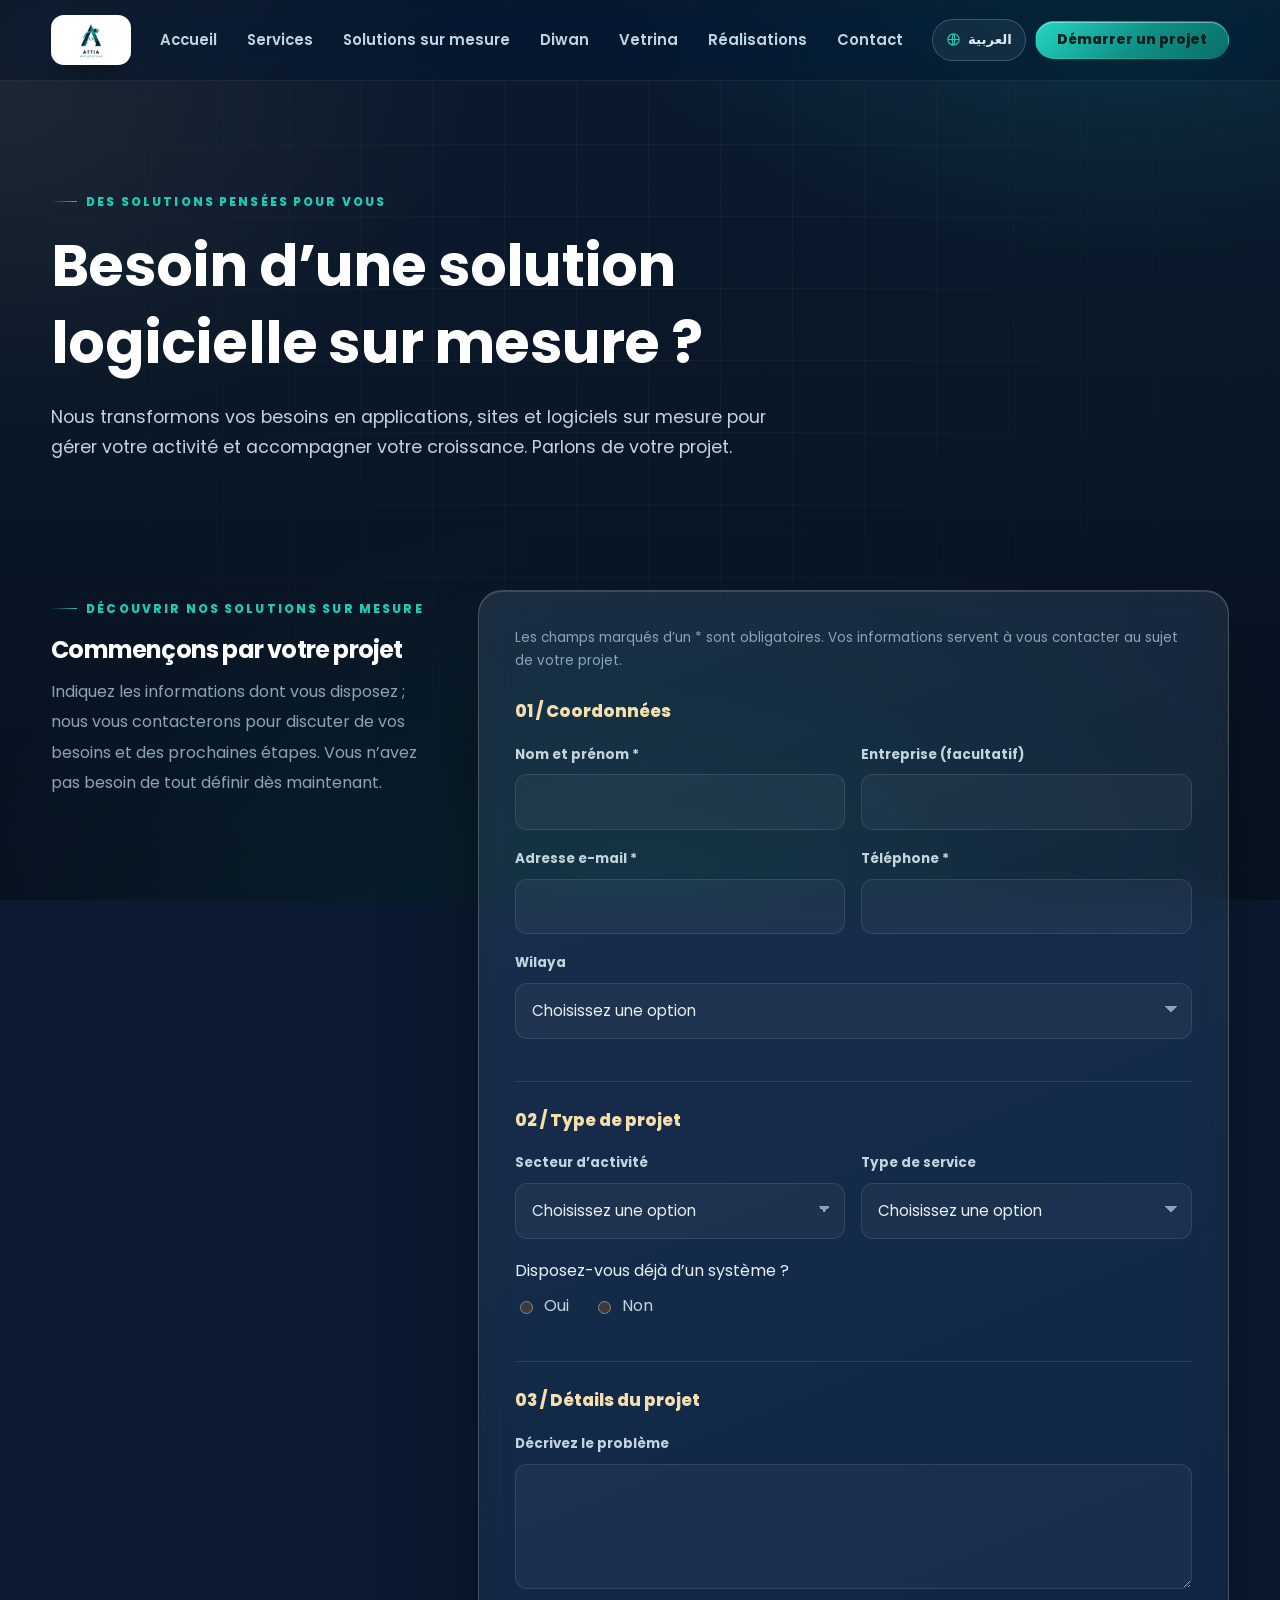
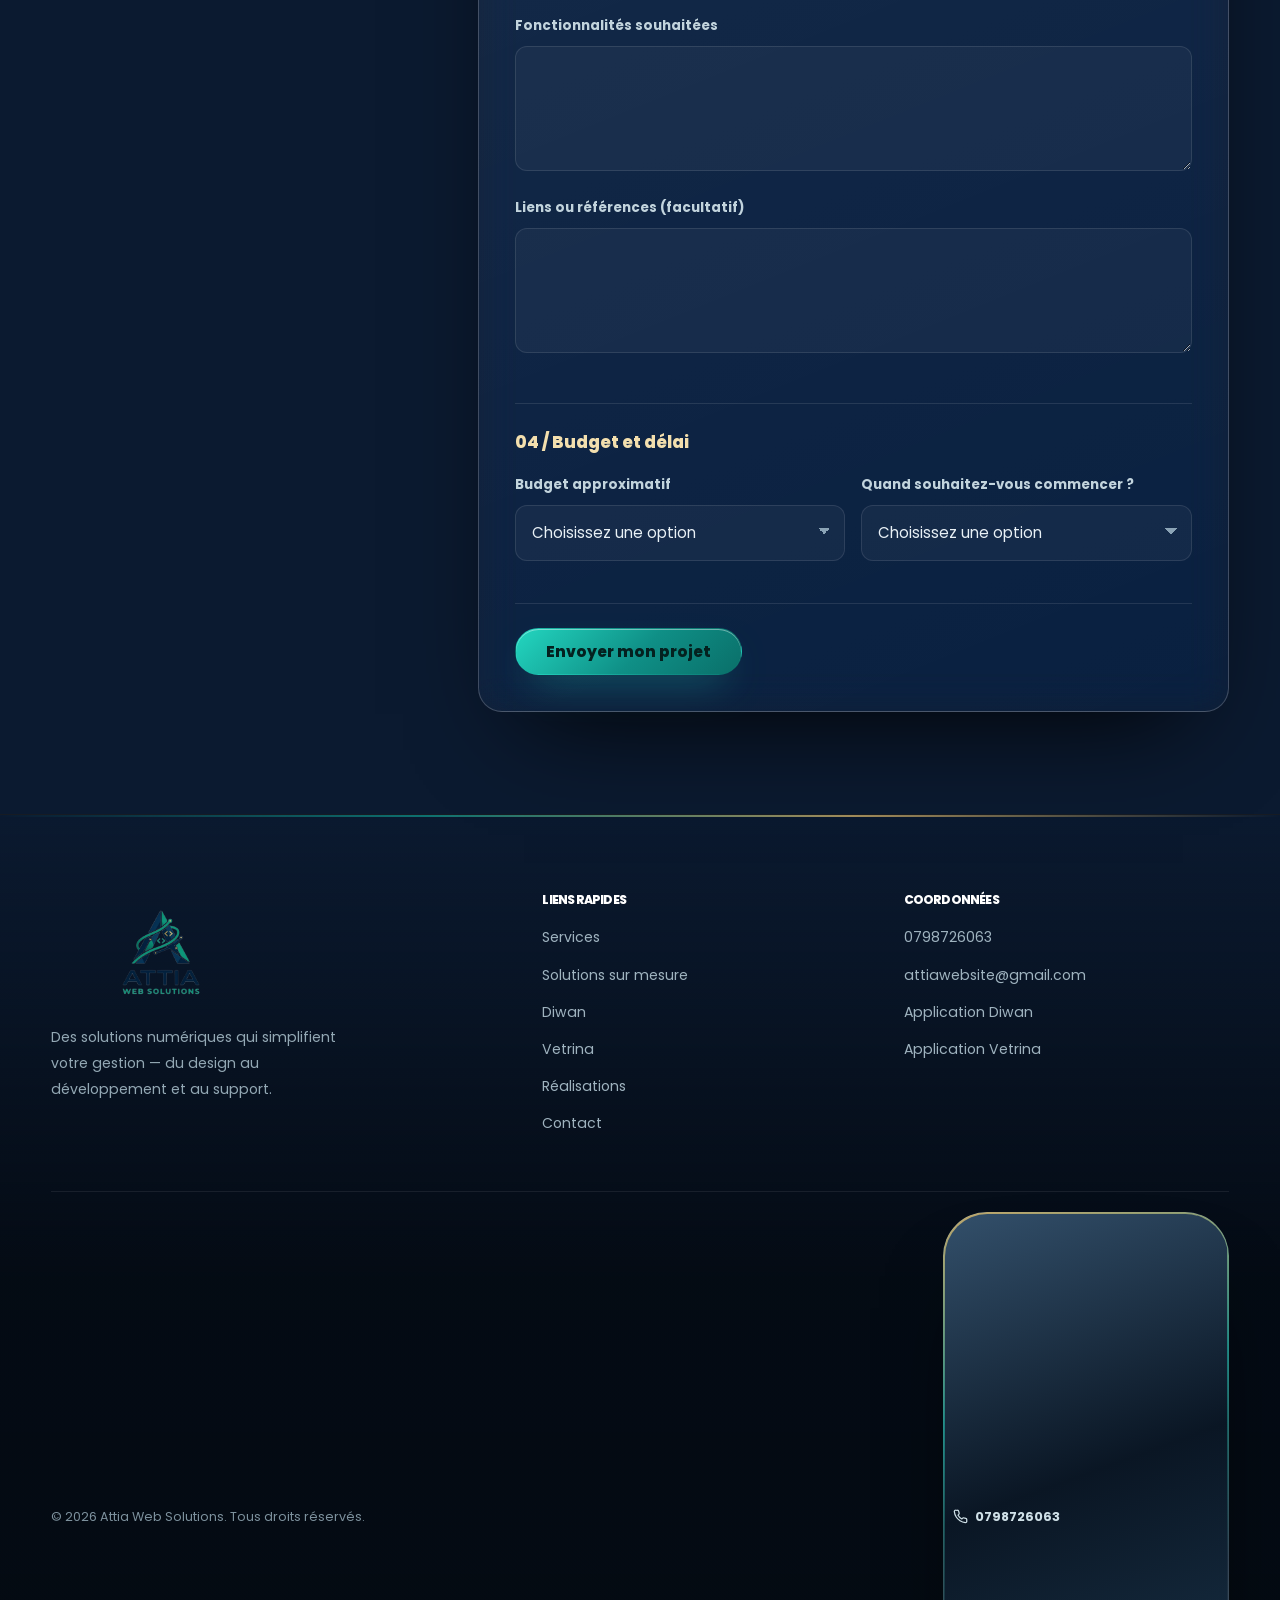
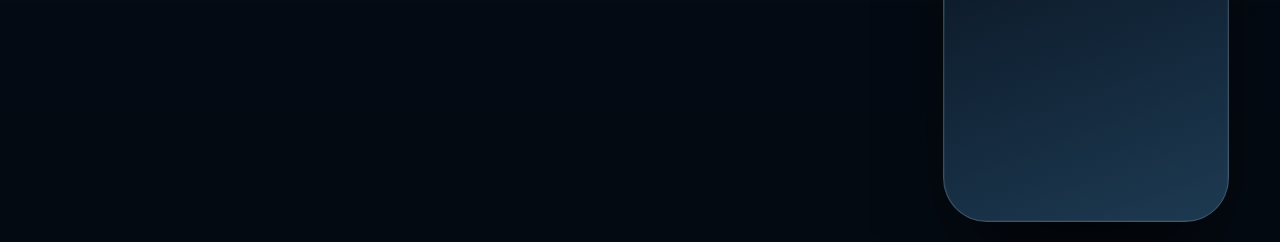
==== custom-services-fr.html @ 5866a116 "Add bilingual custom software services and project brief Co-authored-by: arena-agent <297053741+aren" ====
<!DOCTYPE html><html lang="fr" dir="ltr"><head>
<meta charset="UTF-8"><meta name="viewport" content="width=device-width, initial-scale=1">
<title data-i18n="custom.page.title">Développement sur mesure | Attia Web Solutions</title>
<meta name="description" content="Développement d’applications, de sites web et de logiciels sur mesure pour votre activité en Algérie.">
<meta name="theme-color" content="#0b1a30">
<link rel="canonical" href="https://diwanpro.github.io/attia-website/custom-services-fr.html">
<link rel="alternate" hreflang="ar" href="https://diwanpro.github.io/attia-website/custom-services.html">
<link rel="alternate" hreflang="fr" href="https://diwanpro.github.io/attia-website/custom-services-fr.html">
<link rel="alternate" hreflang="x-default" href="https://diwanpro.github.io/attia-website/custom-services.html">
<meta property="og:type" content="website"><meta property="og:title" content="Développement sur mesure | Attia Web Solutions">
<meta property="og:description" content="Des solutions logicielles conçues selon les besoins de votre entreprise."><meta property="og:url" content="https://diwanpro.github.io/attia-website/custom-services-fr.html"><meta property="og:image" content="https://diwanpro.github.io/attia-website/logo.png">
<link rel="icon" type="image/png" href="./logo.png"><link rel="apple-touch-icon" href="./logo.png">
<link rel="preconnect" href="https://fonts.googleapis.com"><link rel="preconnect" href="https://fonts.gstatic.com" crossorigin="">
<link href="https://fonts.googleapis.com/css2?family=Cairo:wght@400;600;700;800;900&amp;family=Poppins:wght@400;500;600;700;800&amp;display=swap" rel="stylesheet">
<link rel="stylesheet" href="./assets/base.css"><link rel="stylesheet" href="./assets/site.css"><link rel="stylesheet" href="./assets/custom-services.css">
<script src="./assets/i18n.js" defer=""></script><script src="./assets/site.js" defer=""></script><script src="./assets/custom-services.js" defer=""></script>
</head><body><a class="skip-link" href="#main" data-i18n="skip">Aller au contenu</a>
<header class="site-header" id="siteHeader">
  <div class="container nav">
    <a class="brand" href="./fr.html#top" aria-label="Attia Web Solutions">
      <span class="logo-chip"><img src="./logo.png" alt="Attia Web Solutions" width="300" height="193"></span>
    </a>

    <nav aria-label="Navigation">
      <ul class="nav-links">
        <li><a href="./fr.html#top" data-i18n="nav.home">Accueil</a></li>
        <li><a href="./fr.html#services" data-i18n="nav.services">Services</a></li>
        <li><a href="./custom-services-fr.html" data-i18n="nav.custom">Solutions sur mesure</a></li>
        <li><a href="./fr.html#diwan" data-i18n="nav.diwan">Diwan</a></li>
        <li><a href="./vetrina-fr.html" data-i18n="nav.vetrina">Vetrina</a></li>
        <li><a href="./fr.html#portfolio" data-i18n="nav.portfolio">Réalisations</a></li>
        <li><a href="./fr.html#contact" data-i18n="nav.contact">Contact</a></li>
      </ul>
    </nav>

    <div class="nav-actions">
      <a class="lang-btn" id="langToggle" href="./custom-services.html" hreflang="ar" lang="ar" aria-label="Passer à l'arabe" data-i18n-aria="lang.aria">
        <svg viewBox="0 0 24 24" fill="none" stroke="currentColor" stroke-width="1.8" aria-hidden="true">
          <circle cx="12" cy="12" r="9"></circle><path d="M3 12h18M12 3c2.6 2.7 2.6 15.3 0 18M12 3c-2.6 2.7-2.6 15.3 0 18"></path>
        </svg>
        <span id="langLabel">العربية</span>
      </a>

      <a href="./fr.html#contact" class="btn btn-primary nav-cta" data-i18n="nav.cta">Démarrer un projet</a>

      <button class="menu-btn" id="menuBtn" type="button" aria-expanded="false" aria-controls="mobileMenu" aria-label="Menu" data-i18n-aria="nav.menu">
        <span></span>
      </button>
    </div>
  </div>

  <div class="mobile-menu" id="mobileMenu">
    <div class="container">
      <ul>
        <li><a href="./fr.html#top" data-i18n="nav.home">Accueil</a></li>
        <li><a href="./fr.html#services" data-i18n="nav.services">Services</a></li>
        <li><a href="./custom-services-fr.html" data-i18n="nav.custom">Solutions sur mesure</a></li>
        <li><a href="./fr.html#diwan" data-i18n="nav.diwan">Diwan</a></li>
        <li><a href="./vetrina-fr.html" data-i18n="nav.vetrina">Vetrina</a></li>
        <li><a href="./fr.html#portfolio" data-i18n="nav.portfolio">Réalisations</a></li>
        <li><a href="./fr.html#contact" data-i18n="nav.contact">Contact</a></li>
      </ul>
    </div>
  </div>
</header><main id="main">
<section class="custom-hero" id="top"><div class="container"><span class="eyebrow" data-i18n="custom.eyebrow">Des solutions pensées pour vous</span><h1 data-i18n="custom.title">Besoin d’une solution logicielle sur mesure ?</h1><p data-i18n="custom.desc">Nous transformons vos besoins en applications, sites et logiciels sur mesure pour gérer votre activité et accompagner votre croissance. Parlons de votre projet.</p></div></section>
<section class="section"><div class="container custom-layout"><aside class="custom-aside"><span class="eyebrow" data-i18n="custom.link">Découvrir nos solutions sur mesure</span><h2 data-i18n="custom.aside.title">Commençons par votre projet</h2><p data-i18n="custom.aside.desc">Indiquez les informations dont vous disposez ; nous vous contacterons pour discuter de vos besoins et des prochaines étapes. Vous n’avez pas besoin de tout définir dès maintenant.</p></aside>
<form class="form-card brief-form" id="briefForm" action="https://formspree.io/f/mkjjpvjk" method="POST">
<p class="required-note" data-i18n="custom.form.note">Les champs marqués d’un * sont obligatoires. Vos informations servent à vous contacter au sujet de votre projet.</p>
<div class="honeypot" aria-hidden="true"><label for="brief-gotcha">Leave this field empty</label><input id="brief-gotcha" type="text" name="_gotcha" tabindex="-1" autocomplete="off"></div>
<fieldset><legend data-i18n="custom.personal">01 / Coordonnées</legend>
<div class="field-row"><div class="field"><label for="brief-name" data-i18n="custom.name">Nom et prénom *</label><input id="brief-name" name="name" type="text" autocomplete="name" required="" maxlength="120"></div><div class="field"><label for="brief-company" data-i18n="custom.company">Entreprise (facultatif)</label><input id="brief-company" name="company" type="text" autocomplete="organization" maxlength="120"></div></div>
<div class="field-row"><div class="field"><label for="brief-email" data-i18n="custom.email">Adresse e-mail *</label><input id="brief-email" name="email" type="email" autocomplete="email" required="" maxlength="254"></div><div class="field"><label for="brief-phone" data-i18n="custom.phone">Téléphone *</label><input id="brief-phone" name="phone" type="tel" autocomplete="tel" required="" maxlength="30"></div></div>
<div class="field"><label for="brief-wilaya" data-i18n="custom.wilaya">Wilaya</label><select id="brief-wilaya" name="wilaya"><option value="" data-i18n="custom.choose">Choisissez une option</option><option value="01 - أدرار / Adrar">01 — أدرار / Adrar</option>
<option value="02 - الشلف / Chlef">02 — الشلف / Chlef</option>
<option value="03 - الأغواط / Laghouat">03 — الأغواط / Laghouat</option>
<option value="04 - أم البواقي / Oum El Bouaghi">04 — أم البواقي / Oum El Bouaghi</option>
<option value="05 - باتنة / Batna">05 — باتنة / Batna</option>
<option value="06 - بجاية / Béjaïa">06 — بجاية / Béjaïa</option>
<option value="07 - بسكرة / Biskra">07 — بسكرة / Biskra</option>
<option value="08 - بشار / Béchar">08 — بشار / Béchar</option>
<option value="09 - البليدة / Blida">09 — البليدة / Blida</option>
<option value="10 - البويرة / Bouira">10 — البويرة / Bouira</option>
<option value="11 - تمنراست / Tamanrasset">11 — تمنراست / Tamanrasset</option>
<option value="12 - تبسة / Tébessa">12 — تبسة / Tébessa</option>
<option value="13 - تلمسان / Tlemcen">13 — تلمسان / Tlemcen</option>
<option value="14 - تيارت / Tiaret">14 — تيارت / Tiaret</option>
<option value="15 - تيزي وزو / Tizi Ouzou">15 — تيزي وزو / Tizi Ouzou</option>
<option value="16 - الجزائر / Alger">16 — الجزائر / Alger</option>
<option value="17 - الجلفة / Djelfa">17 — الجلفة / Djelfa</option>
<option value="18 - جيجل / Jijel">18 — جيجل / Jijel</option>
<option value="19 - سطيف / Sétif">19 — سطيف / Sétif</option>
<option value="20 - سعيدة / Saïda">20 — سعيدة / Saïda</option>
<option value="21 - سكيكدة / Skikda">21 — سكيكدة / Skikda</option>
<option value="22 - سيدي بلعباس / Sidi Bel Abbès">22 — سيدي بلعباس / Sidi Bel Abbès</option>
<option value="23 - عنابة / Annaba">23 — عنابة / Annaba</option>
<option value="24 - قالمة / Guelma">24 — قالمة / Guelma</option>
<option value="25 - قسنطينة / Constantine">25 — قسنطينة / Constantine</option>
<option value="26 - المدية / Médéa">26 — المدية / Médéa</option>
<option value="27 - مستغانم / Mostaganem">27 — مستغانم / Mostaganem</option>
<option value="28 - المسيلة / M’Sila">28 — المسيلة / M’Sila</option>
<option value="29 - معسكر / Mascara">29 — معسكر / Mascara</option>
<option value="30 - ورقلة / Ouargla">30 — ورقلة / Ouargla</option>
<option value="31 - وهران / Oran">31 — وهران / Oran</option>
<option value="32 - البيض / El Bayadh">32 — البيض / El Bayadh</option>
<option value="33 - إليزي / Illizi">33 — إليزي / Illizi</option>
<option value="34 - برج بوعريريج / Bordj Bou Arréridj">34 — برج بوعريريج / Bordj Bou Arréridj</option>
<option value="35 - بومرداس / Boumerdès">35 — بومرداس / Boumerdès</option>
<option value="36 - الطارف / El Tarf">36 — الطارف / El Tarf</option>
<option value="37 - تندوف / Tindouf">37 — تندوف / Tindouf</option>
<option value="38 - تيسمسيلت / Tissemsilt">38 — تيسمسيلت / Tissemsilt</option>
<option value="39 - الوادي / El Oued">39 — الوادي / El Oued</option>
<option value="40 - خنشلة / Khenchela">40 — خنشلة / Khenchela</option>
<option value="41 - سوق أهراس / Souk Ahras">41 — سوق أهراس / Souk Ahras</option>
<option value="42 - تيبازة / Tipaza">42 — تيبازة / Tipaza</option>
<option value="43 - ميلة / Mila">43 — ميلة / Mila</option>
<option value="44 - عين الدفلى / Aïn Defla">44 — عين الدفلى / Aïn Defla</option>
<option value="45 - النعامة / Naâma">45 — النعامة / Naâma</option>
<option value="46 - عين تموشنت / Aïn Témouchent">46 — عين تموشنت / Aïn Témouchent</option>
<option value="47 - غرداية / Ghardaïa">47 — غرداية / Ghardaïa</option>
<option value="48 - غليزان / Relizane">48 — غليزان / Relizane</option>
<option value="49 - تيميمون / Timimoun">49 — تيميمون / Timimoun</option>
<option value="50 - برج باجي مختار / Bordj Badji Mokhtar">50 — برج باجي مختار / Bordj Badji Mokhtar</option>
<option value="51 - أولاد جلال / Ouled Djellal">51 — أولاد جلال / Ouled Djellal</option>
<option value="52 - بني عباس / Béni Abbès">52 — بني عباس / Béni Abbès</option>
<option value="53 - عين صالح / In Salah">53 — عين صالح / In Salah</option>
<option value="54 - عين قزام / In Guezzam">54 — عين قزام / In Guezzam</option>
<option value="55 - تقرت / Touggourt">55 — تقرت / Touggourt</option>
<option value="56 - جانت / Djanet">56 — جانت / Djanet</option>
<option value="57 - المغير / El M’Ghair">57 — المغير / El M’Ghair</option>
<option value="58 - المنيعة / El Meniaa">58 — المنيعة / El Meniaa</option></select></div></fieldset>
<fieldset><legend data-i18n="custom.type">02 / Type de projet</legend>
<div class="field-row"><div class="field"><label for="brief-industry" data-i18n="custom.industry">Secteur d’activité</label><select id="brief-industry" name="industry"><option value="" data-i18n="custom.choose">Choisissez une option</option><option value="Legal" data-i18n="custom.legal">Juridique</option><option value="Commerce" data-i18n="custom.commercial">Commerce</option><option value="Medical" data-i18n="custom.medical">Médical</option><option value="Education" data-i18n="custom.education">Éducation</option><option value="Restaurants" data-i18n="custom.restaurants">Restauration</option><option value="Other" data-i18n="custom.other">Autre</option></select></div>
<div class="field"><label for="brief-service" data-i18n="custom.service">Type de service</label><select id="brief-service" name="service"><option value="" data-i18n="custom.choose">Choisissez une option</option><option value="Web application" data-i18n="custom.webapp">Application web</option><option value="Mobile application" data-i18n="custom.mobile">Application mobile</option><option value="Online store" data-i18n="custom.store">Boutique en ligne</option><option value="Management system" data-i18n="custom.management">Logiciel de gestion</option><option value="Other" data-i18n="custom.other">Autre</option></select></div></div>
<div><span id="brief-current-label" data-i18n="custom.current">Disposez-vous déjà d’un système ?</span><div class="brief-radio" role="group" aria-labelledby="brief-current-label"><label><input type="radio" name="existing_system" value="Yes"> <span data-i18n="custom.yes">Oui</span></label><label><input type="radio" name="existing_system" value="No"> <span data-i18n="custom.no">Non</span></label></div></div></fieldset>
<fieldset><legend data-i18n="custom.details">03 / Détails du projet</legend>
<div class="field"><label for="brief-problem" data-i18n="custom.problem">Décrivez le problème</label><textarea id="brief-problem" name="problem" maxlength="5000"></textarea></div>
<div class="field"><label for="brief-features" data-i18n="custom.features">Fonctionnalités souhaitées</label><textarea id="brief-features" name="features" maxlength="5000"></textarea></div>
<div class="field"><label for="brief-references" data-i18n="custom.references">Liens ou références (facultatif)</label><textarea id="brief-references" name="references" maxlength="2000" rows="3"></textarea></div></fieldset>
<fieldset><legend data-i18n="custom.money">04 / Budget et délai</legend><div class="field-row">
<div class="field"><label for="brief-budget" data-i18n="custom.budget">Budget approximatif</label><select id="brief-budget" name="budget"><option value="" data-i18n="custom.choose">Choisissez une option</option><option value="Under 50,000 DZD" data-i18n="custom.low">Moins de 50 000 DA</option><option value="50,000 - 100,000 DZD" data-i18n="custom.mid">De 50 000 à 100 000 DA</option><option value="Over 100,000 DZD" data-i18n="custom.high">Plus de 100 000 DA</option><option value="Consultation" data-i18n="custom.consult">Je souhaite être conseillé</option></select></div>
<div class="field"><label for="brief-start" data-i18n="custom.start">Quand souhaitez-vous commencer ?</label><select id="brief-start" name="start_time"><option value="" data-i18n="custom.choose">Choisissez une option</option><option value="Immediately" data-i18n="custom.now">Immédiatement</option><option value="Within one month" data-i18n="custom.month">Dans un mois</option><option value="Within three months" data-i18n="custom.three">Dans les 3 mois</option></select></div></div></fieldset>
<button class="btn btn-primary" type="submit" id="briefSubmit"><span data-i18n="custom.submit">Envoyer mon projet</span></button><p class="form-status" id="briefStatus" role="status" aria-live="polite"></p>
</form></div></section></main>
<footer class="site-footer">
  <div class="container">
    <div class="footer-grid">
      <div class="footer-brand">
        <span class="footer-logo"><img src="./assets/attia-logo.png" alt="Attia Web Solutions" width="1408" height="768" loading="lazy" decoding="async"></span>
        <p data-i18n="footer.tagline">Des solutions numériques qui simplifient votre gestion — du design au développement et au support.</p>
      </div>
      <div class="footer-col">
        <h4 data-i18n="footer.links">Liens rapides</h4>
        <ul>
          <li><a href="./fr.html#services" data-i18n="nav.services">Services</a></li>
          <li><a href="./custom-services-fr.html" data-i18n="nav.custom">Solutions sur mesure</a></li>
          <li><a href="./fr.html#diwan" data-i18n="nav.diwan">Diwan</a></li>
        <li><a href="./vetrina-fr.html" data-i18n="nav.vetrina">Vetrina</a></li>
          <li><a href="./fr.html#portfolio" data-i18n="nav.portfolio">Réalisations</a></li>
          <li><a href="./fr.html#contact" data-i18n="nav.contact">Contact</a></li>
        </ul>
      </div>
      <div class="footer-col">
        <h4 data-i18n="footer.contactTitle">Coordonnées</h4>
        <ul>
          <li><a href="tel:+213798726063" dir="ltr">0798726063</a></li>
          <li><a href="mailto:attiawebsite@gmail.com" dir="ltr">attiawebsite@gmail.com</a></li>
          <li><a href="https://diwanpro.github.io/Diwan.app/" target="_blank" rel="noopener noreferrer" data-i18n="footer.diwan">Application Diwan</a></li>
          <li><a href="./vetrina-fr.html" data-i18n="footer.vetrina">Application Vetrina</a></li>
        </ul>
      </div>
    </div>
    <div class="footer-bottom">
      <span data-i18n="footer.rights">© 2026 Attia Web Solutions. Tous droits réservés.</span>
      <a class="phone" href="tel:+213798726063" dir="ltr">
        <svg width="15" height="15" viewBox="0 0 24 24" fill="none" stroke="currentColor" stroke-width="2" stroke-linecap="round" stroke-linejoin="round" aria-hidden="true"><path d="M22 16.9v3a2 2 0 0 1-2.2 2 19.8 19.8 0 0 1-8.6-3.1 19.5 19.5 0 0 1-6-6A19.8 19.8 0 0 1 2.1 4.2 2 2 0 0 1 4.1 2h3a2 2 0 0 1 2 1.7c.1 1 .4 1.9.7 2.8a2 2 0 0 1-.5 2.1L8.1 9.9a16 16 0 0 0 6 6l1.3-1.3a2 2 0 0 1 2.1-.4c.9.3 1.8.6 2.8.7a2 2 0 0 1 1.7 2Z"></path></svg>
        0798726063
      </a>
    </div>
  </div>
</footer>

</body></html>
---- assets/base.css ----
/* ============================================================
   Attia Web Solutions — design system
   Dark luxury: navy #0b1a30 / teal #0f8f86 / gold
   ============================================================ */
:root{
  --navy:#0b1a30;
  --navy-deep:#071120;
  --navy-soft:#0e2742;
  --teal:#0f8f86;
  --teal-light:#1ecab6;
  --gold:#d8b56a;
  --gold-light:#f3dfae;
  --text:#e9f1f6;
  --text-soft:#c2d4dd;
  --muted:#8ba4b6;
  --line:rgba(255,255,255,.10);
  --line-strong:rgba(255,255,255,.20);
  --glass:linear-gradient(158deg,rgba(255,255,255,.085),rgba(255,255,255,.022));
  --glass-strong:linear-gradient(158deg,rgba(255,255,255,.14),rgba(255,255,255,.05));
  --shadow-sm:0 12px 28px -22px rgba(0,0,0,.9);
  --shadow-md:0 28px 62px -34px rgba(0,0,0,.9);
  --shadow-lg:0 48px 100px -46px rgba(0,0,0,.95);
  --radius-sm:14px;
  --radius:22px;
  --radius-lg:30px;
  --font-ar:'Cairo','Segoe UI',Tahoma,sans-serif;
  --font-fr:'Poppins','Segoe UI',system-ui,sans-serif;
  --nav-h:80px;
  --max:1180px;
  --ease:cubic-bezier(.22,.61,.36,1);
  color-scheme:dark;
}

*,*::before,*::after{box-sizing:border-box;}
html{-webkit-text-size-adjust:100%;scroll-behavior:smooth;}
body{
  margin:0;
  min-height:100dvh;
  font-family:var(--font-ar);
  font-size:16px;
  line-height:1.75;
  color:var(--text);
  background-color:var(--navy);
  background-image:
    radial-gradient(900px 620px at 88% -12%, rgba(30,202,182,.18), transparent 62%),
    radial-gradient(760px 520px at 0% 12%, rgba(216,181,106,.09), transparent 62%),
    radial-gradient(1100px 700px at 50% 108%, rgba(15,143,134,.14), transparent 66%),
    linear-gradient(180deg,#0b1a30 0%,#091727 46%,#071120 100%);
  background-attachment:fixed;
  background-repeat:no-repeat;
  overflow-x:hidden;
}
html[lang="fr"] body{font-family:var(--font-fr);line-height:1.7;}

/* faint technical grid overlay */
body::before{
  content:"";
  position:fixed;inset:0;z-index:0;pointer-events:none;
  background-image:
    linear-gradient(rgba(255,255,255,.035) 1px,transparent 1px),
    linear-gradient(90deg,rgba(255,255,255,.035) 1px,transparent 1px);
  background-size:72px 72px;
  mask-image:radial-gradient(ellipse at 50% 30%,#000 15%,transparent 76%);
  -webkit-mask-image:radial-gradient(ellipse at 50% 30%,#000 15%,transparent 76%);
}

img{max-width:100%;display:block;}
a{color:inherit;text-decoration:none;}
button{font:inherit;color:inherit;cursor:pointer;}
ul{padding:0;margin:0;list-style:none;}
h1,h2,h3,h4,p{margin:0;}
h1,h2,h3,h4{line-height:1.25;letter-spacing:-.4px;}
html[lang="fr"] h1,html[lang="fr"] h2,html[lang="fr"] h3,html[lang="fr"] h4{letter-spacing:-.8px;}

::selection{background:rgba(30,202,182,.32);color:#fff;}
::-webkit-scrollbar{width:10px;height:10px;}
::-webkit-scrollbar-track{background:#08131f;}
::-webkit-scrollbar-thumb{background:rgba(255,255,255,.16);border-radius:99px;border:2px solid #08131f;}
::-webkit-scrollbar-thumb:hover{background:rgba(30,202,182,.5);}

.container{width:min(var(--max),92vw);margin-inline:auto;position:relative;z-index:2;}
.section{padding:clamp(64px,8vw,112px) 0;position:relative;}
.section-head{max-width:680px;margin-bottom:clamp(32px,4vw,54px);position:relative;z-index:2;}
.section-head.center{margin-inline:auto;text-align:center;}

.eyebrow{
  display:inline-flex;align-items:center;gap:9px;
  font-size:.74rem;font-weight:800;letter-spacing:.16em;text-transform:uppercase;
  color:var(--teal-light);margin-bottom:16px;
}
.eyebrow::before{content:"";width:26px;height:1.5px;background:linear-gradient(90deg,transparent,var(--teal-light));border-radius:2px;}
.section-head.center .eyebrow::after{content:"";width:26px;height:1.5px;background:linear-gradient(90deg,var(--teal-light),transparent);border-radius:2px;}
html[lang="fr"] .eyebrow{letter-spacing:.18em;}

.section-title{
  font-size:clamp(1.75rem,3.6vw,2.75rem);
  font-weight:800;color:#fff;
  background:linear-gradient(180deg,#ffffff,#c9dbe4);
  -webkit-background-clip:text;background-clip:text;color:transparent;
}
.section-sub{color:var(--muted);margin-top:15px;font-size:1.02rem;line-height:1.85;}

/* ---------- Buttons ---------- */
.btn{
  position:relative;display:inline-flex;align-items:center;justify-content:center;gap:10px;
  padding:15px 30px;border-radius:999px;border:1px solid transparent;
  font-family:inherit;font-weight:800;font-size:.95rem;line-height:1;
  overflow:hidden;isolation:isolate;
  transition:transform .4s var(--ease),box-shadow .4s var(--ease),background-color .3s ease,color .3s ease,border-color .3s ease;
  will-change:transform;
}
.btn:hover{transform:translateY(-2px);}
.btn:active{transform:translateY(0);}
.btn svg{flex:none;}

.btn-primary{
  background:linear-gradient(135deg,#23d6c0,var(--teal) 55%,#0a6f69);
  color:#04211f;
  box-shadow:0 16px 40px -18px rgba(30,202,182,.85),inset 0 1px 0 rgba(255,255,255,.4);
}
.btn-primary:hover{box-shadow:0 22px 50px -18px rgba(30,202,182,.95),inset 0 1px 0 rgba(255,255,255,.5);}
.btn-primary::before{
  content:"";position:absolute;inset:0;z-index:-1;
  background:linear-gradient(110deg,transparent 25%,rgba(255,255,255,.55) 46%,transparent 68%);
  transform:translateX(-130%);transition:transform .8s var(--ease);
}
.btn-primary:hover::before{transform:translateX(130%);}

.btn-gold{
  background:linear-gradient(135deg,var(--gold-light),var(--gold) 60%,#b8933f);
  color:#241a05;
  box-shadow:0 14px 34px -18px rgba(216,181,106,.8),inset 0 1px 0 rgba(255,255,255,.5);
}
.btn-gold:hover{box-shadow:0 20px 44px -18px rgba(216,181,106,.9);}

.btn-ghost{
  background:rgba(255,255,255,.05);color:#fff;
  border-color:rgba(255,255,255,.22);
  backdrop-filter:blur(12px);-webkit-backdrop-filter:blur(12px);
}
.btn-ghost:hover{background:rgba(255,255,255,.1);border-color:rgba(30,202,182,.55);color:#eafffb;}
.btn-outline{background:transparent;border-color:var(--line);color:var(--text-soft);}
.btn-outline:hover{border-color:rgba(30,202,182,.55);color:#fff;}
.btn[disabled]{opacity:.6;cursor:not-allowed;transform:none;}

/* ---------- Glass surface ---------- */
.glass{
  background:var(--glass);
  border:1px solid var(--line);
  backdrop-filter:blur(18px) saturate(150%);
  -webkit-backdrop-filter:blur(18px) saturate(150%);
  box-shadow:var(--shadow-md),inset 0 1px 0 rgba(255,255,255,.12);
}

.pill{
  display:inline-flex;align-items:center;gap:7px;padding:6px 14px;border-radius:999px;
  background:rgba(30,202,182,.14);border:1px solid rgba(30,202,182,.34);
  color:#8fe9dd;font-size:.74rem;font-weight:800;letter-spacing:.06em;
}
.pill.gold{background:rgba(216,181,106,.14);border-color:rgba(216,181,106,.38);color:var(--gold-light);}

/* ---------- Form fields ---------- */
.field{margin-bottom:18px;}
.field label{display:block;font-size:.84rem;font-weight:700;margin-bottom:8px;color:var(--text-soft);}
.field input,.field select,.field textarea{
  width:100%;padding:14px 16px;border-radius:12px;
  border:1px solid var(--line);background:rgba(255,255,255,.04);
  font:inherit;font-size:.94rem;color:var(--text);
  transition:border-color .25s ease,box-shadow .25s ease,background-color .25s ease;
}
.field textarea{min-height:130px;resize:vertical;}
.field select{appearance:none;background-image:linear-gradient(45deg,transparent 50%,#8ba4b6 50%),linear-gradient(135deg,#8ba4b6 50%,transparent 50%);
  background-position:calc(100% - 20px) 22px,calc(100% - 14px) 22px;background-size:6px 6px,6px 6px;background-repeat:no-repeat;}
html[dir="rtl"] .field select{background-position:20px 22px,14px 22px;}
.field input:focus,.field select:focus,.field textarea:focus{
  outline:none;border-color:rgba(30,202,182,.65);background:rgba(255,255,255,.07);
  box-shadow:0 0 0 4px rgba(30,202,182,.14);
}
.field input::placeholder,.field textarea::placeholder{color:rgba(197,214,224,.42);}
html[dir="rtl"] .field input,html[dir="rtl"] .field textarea{text-align:right;}

/* ---------- Keyframes ---------- */
@keyframes floatY{0%,100%{transform:translateY(0);}50%{transform:translateY(-16px);}}
@keyframes floatSoft{0%,100%{transform:translateY(0) rotate(0);}50%{transform:translateY(-9px) rotate(1.5deg);}}
@keyframes drift3d{
  0%,100%{transform:translate3d(0,0,0) rotateX(0deg) rotateY(0deg) rotateZ(0deg);}
  33%{transform:translate3d(12px,-26px,44px) rotateX(14deg) rotateY(-12deg) rotateZ(4deg);}
  66%{transform:translate3d(-10px,-42px,14px) rotateX(-10deg) rotateY(16deg) rotateZ(-4deg);}
}
@keyframes bob{0%,100%{transform:translateY(0);}50%{transform:translateY(-5px);}}
@keyframes pulseDot{0%{box-shadow:0 0 0 0 rgba(30,202,182,.55);}70%{box-shadow:0 0 0 12px rgba(30,202,182,0);}100%{box-shadow:0 0 0 0 rgba(30,202,182,0);}}
@keyframes rise{from{opacity:0;transform:translateY(26px);}to{opacity:1;transform:none;}}
@keyframes spinSlow{to{transform:rotate(360deg);}}
@keyframes glowPulse{0%,100%{opacity:.55;}50%{opacity:.95;}}
@keyframes growBar{from{transform:scaleY(0);}to{transform:scaleY(1);}}

/* ---------- Accessibility ---------- */
:focus-visible{outline:2px solid var(--teal-light);outline-offset:3px;border-radius:8px;}
.sr-only{
  position:absolute;width:1px;height:1px;padding:0;margin:-1px;overflow:hidden;
  clip:rect(0 0 0 0);white-space:nowrap;border:0;
}
.skip-link{
  position:absolute;inset-inline-start:-9999px;top:12px;z-index:200;
  background:#fff;color:var(--navy);padding:11px 20px;border-radius:12px;font-weight:800;
}
.skip-link:focus{inset-inline-start:16px;}
body.is-locked{overflow:hidden;}

/* AOS failsafe: if the CDN script never runs, nothing may stay hidden */
html.aos-failed [data-aos],
html.no-aos [data-aos]{opacity:1!important;transform:none!important;}

@media (max-width:600px){
  :root{--nav-h:68px;}
  .section{padding:56px 0;}
  .btn{padding:14px 24px;width:100%;}
}

@media (prefers-reduced-motion:reduce){
  html{scroll-behavior:auto;}
  *,*::before,*::after{animation-duration:.001ms!important;animation-iteration-count:1!important;transition-duration:.001ms!important;}
  [data-aos]{opacity:1!important;transform:none!important;}
}
---- assets/site.css ----
/* ============================================================
   Attia Web Solutions — landing page
   Glassmorphism, floating 3D orbs, tilt cards, Diwan showcase
   ============================================================ */

html[dir="rtl"] .btn-arrow{transform:scaleX(-1);}

/* ---------- Header ---------- */
.site-header{
  position:sticky;top:0;z-index:80;
  background:rgba(9,21,36,.5);
  backdrop-filter:blur(22px) saturate(165%);
  -webkit-backdrop-filter:blur(22px) saturate(165%);
  border-bottom:1px solid rgba(255,255,255,.07);
  transition:background-color .35s ease,box-shadow .35s ease,border-color .35s ease;
}
.site-header.is-stuck{
  background:rgba(7,17,32,.88);
  border-bottom-color:rgba(30,202,182,.24);
  box-shadow:0 20px 46px -34px #000;
}
.nav{display:flex;align-items:center;justify-content:space-between;gap:16px;height:var(--nav-h);}
.brand{display:flex;align-items:center;flex:none;}
.logo-chip{
  display:inline-flex;align-items:center;background:#fff;border-radius:13px;padding:7px 12px;
  box-shadow:0 12px 26px -18px rgba(0,0,0,.95);
  transition:box-shadow .3s ease,transform .35s var(--ease);
}
.logo-chip img{height:36px;width:auto;object-fit:contain;}
.brand:hover .logo-chip{transform:translateY(-1px);box-shadow:0 16px 30px -14px rgba(30,202,182,.65);}

.nav-links{display:flex;align-items:center;gap:4px;}
.nav-links a{
  position:relative;padding:10px 13px;border-radius:10px;font-weight:600;font-size:.93rem;
  color:#c2d4de;transition:color .25s ease,background-color .25s ease;
}
.nav-links a::after{
  content:"";position:absolute;inset-inline:13px;bottom:3px;height:2px;border-radius:2px;
  background:linear-gradient(90deg,var(--teal-light),var(--gold));
  transform:scaleX(0);transform-origin:inline-start;transition:transform .35s var(--ease);
}
.nav-links a:hover,.nav-links a.active{color:#fff;}
.nav-links a:hover::after,.nav-links a.active::after{transform:scaleX(1);}

.nav-actions{display:flex;align-items:center;gap:9px;flex:none;}
.lang-btn{
  display:inline-flex;align-items:center;gap:7px;padding:9px 13px;border-radius:999px;
  background:rgba(255,255,255,.06);border:1px solid var(--line-strong);
  color:#dbeaf0;font-weight:700;font-size:.83rem;
  transition:background-color .25s ease,border-color .25s ease,color .25s ease;
}
.lang-btn:hover{background:rgba(30,202,182,.16);border-color:rgba(30,202,182,.5);color:#fff;}
.lang-btn svg{width:15px;height:15px;color:var(--teal-light);}

.admin-btn{
  display:inline-flex;align-items:center;gap:8px;padding:9px 14px;border-radius:999px;
  border:1px solid rgba(216,181,106,.42);background:rgba(216,181,106,.1);
  color:var(--gold-light);font-weight:700;font-size:.83rem;white-space:nowrap;
  transition:background-color .25s ease,border-color .25s ease,transform .3s var(--ease),box-shadow .3s ease;
}
.admin-btn svg{width:14px;height:14px;flex:none;}
.admin-btn:hover{
  background:rgba(216,181,106,.2);border-color:var(--gold);
  transform:translateY(-1px);box-shadow:0 12px 26px -18px rgba(216,181,106,.9);
}
.nav-cta{padding:11px 21px;font-size:.86rem;}

.menu-btn{
  display:none;width:44px;height:44px;border-radius:12px;
  border:1px solid var(--line-strong);background:rgba(255,255,255,.05);
  align-items:center;justify-content:center;
}
.menu-btn span{position:relative;display:block;width:19px;height:2px;background:#e6f2f5;border-radius:2px;transition:background-color .2s;}
.menu-btn span::before,.menu-btn span::after{
  content:"";position:absolute;left:0;width:19px;height:2px;background:#e6f2f5;border-radius:2px;transition:transform .3s var(--ease);
}
.menu-btn span::before{top:-6px;}
.menu-btn span::after{top:6px;}
.menu-btn[aria-expanded="true"] span{background:transparent;}
.menu-btn[aria-expanded="true"] span::before{transform:translateY(6px) rotate(45deg);}
.menu-btn[aria-expanded="true"] span::after{transform:translateY(-6px) rotate(-45deg);}

.mobile-menu{
  display:none;max-height:0;overflow:hidden;
  border-top:1px solid rgba(255,255,255,.07);
  background:rgba(7,17,32,.97);
  backdrop-filter:blur(20px);-webkit-backdrop-filter:blur(20px);
  transition:max-height .45s var(--ease);
}
.mobile-menu.is-open{max-height:520px;}
.mobile-menu ul{padding:12px 0 22px;}
.mobile-menu a{display:block;padding:13px 4px;font-weight:600;color:#cfdee6;border-bottom:1px solid rgba(255,255,255,.06);}
.mobile-menu a:hover{color:var(--teal-light);}
.mobile-menu a:last-child{border-bottom:none;}
.mobile-menu .mm-admin{color:var(--gold-light);display:flex;align-items:center;gap:8px;}
.mobile-menu .mm-admin svg{width:15px;height:15px;}

/* ---------- Hero ---------- */
.hero{position:relative;overflow:hidden;padding:clamp(52px,7vw,96px) 0 clamp(66px,8vw,108px);isolation:isolate;}
.orb-field{
  position:absolute;inset:0;z-index:1;pointer-events:none;overflow:hidden;
  perspective:1000px;transform-style:preserve-3d;
  mask-image:radial-gradient(ellipse at 60% 40%,#000 30%,transparent 82%);
  -webkit-mask-image:radial-gradient(ellipse at 60% 40%,#000 30%,transparent 82%);
}
.orb{
  position:absolute;display:grid;place-items:center;
  width:var(--s,62px);height:var(--s,62px);border-radius:18px;
  background:linear-gradient(150deg,rgba(255,255,255,.14),rgba(255,255,255,.025));
  border:1px solid rgba(255,255,255,.16);
  box-shadow:0 24px 44px -26px #000,inset 0 1px 0 rgba(255,255,255,.24);
  backdrop-filter:blur(9px);-webkit-backdrop-filter:blur(9px);
  color:var(--teal-light);opacity:.9;
  animation:drift3d var(--dur,17s) ease-in-out infinite;
  animation-delay:var(--delay,0s);
}
.orb svg{width:44%;height:44%;}
.orb.gold{
  color:var(--gold-light);border-color:rgba(216,181,106,.34);
  box-shadow:0 24px 44px -26px #000,inset 0 1px 0 rgba(255,255,255,.24),0 0 34px -14px rgba(216,181,106,.6);
}
.orb-1{top:9%;inset-inline-start:4%;--s:66px;--dur:19s;--delay:.2s;}
.orb-2{top:26%;inset-inline-start:44%;--s:48px;--dur:15s;--delay:1.4s;}
.orb-3{top:62%;inset-inline-start:8%;--s:54px;--dur:21s;--delay:.8s;}
.orb-4{top:14%;inset-inline-end:10%;--s:58px;--dur:16s;--delay:2.1s;}
.orb-5{top:72%;inset-inline-end:14%;--s:70px;--dur:23s;--delay:1.1s;}
.orb-6{top:46%;inset-inline-end:3%;--s:42px;--dur:14s;--delay:2.6s;}
.orb-7{top:84%;inset-inline-start:38%;--s:40px;--dur:18s;--delay:.4s;}

.hero-grid{
  position:relative;z-index:2;
  display:grid;grid-template-columns:1.05fr .95fr;
  gap:clamp(34px,5vw,62px);align-items:center;
}
.hero-badge{
  display:inline-flex;align-items:center;gap:9px;padding:7px 15px 7px 11px;border-radius:999px;
  background:rgba(255,255,255,.06);border:1px solid var(--line-strong);
  font-size:.8rem;font-weight:700;color:#d6e7e4;margin-bottom:22px;
  backdrop-filter:blur(10px);-webkit-backdrop-filter:blur(10px);
}
.hero-badge .dot{
  width:8px;height:8px;border-radius:50%;background:var(--teal-light);
  animation:pulseDot 2.6s infinite;
}
.hero h1{
  font-size:clamp(2rem,4.5vw,3.4rem);font-weight:800;line-height:1.2;
  color:#fff;margin-bottom:20px;letter-spacing:-.8px;
}
.hero h1 .line{display:block;}
.hero h1 .accent{
  background:linear-gradient(100deg,var(--teal-light) 6%,#8ff0e4 42%,var(--gold-light) 96%);
  -webkit-background-clip:text;background-clip:text;color:transparent;
}
.hero p.lead{color:var(--text-soft);font-size:clamp(.97rem,1.35vw,1.08rem);max-width:56ch;margin-bottom:32px;}
.hero-actions{display:flex;flex-wrap:wrap;gap:13px;margin-bottom:36px;}
.hero-chips{display:flex;flex-wrap:wrap;gap:10px 22px;}
.hero-chips li{display:flex;align-items:center;gap:8px;font-size:.86rem;color:#a9bfcb;font-weight:600;}
.hero-chips svg{width:16px;height:16px;color:var(--teal-light);flex:none;}

.hero-visual{position:relative;display:grid;place-items:center;animation:rise .8s var(--ease) both;}
.hero-visual::before{
  content:"";position:absolute;z-index:0;width:min(430px,88%);aspect-ratio:1;border-radius:50%;
  background:conic-gradient(from 0deg,rgba(30,202,182,.42),rgba(216,181,106,.34),rgba(15,143,134,.4),rgba(30,202,182,.42));
  filter:blur(52px);opacity:.55;animation:spinSlow 26s linear infinite;
}
.hero-panel{
  position:relative;z-index:1;width:100%;max-width:430px;
  border-radius:24px;padding:18px;
  background:linear-gradient(158deg,rgba(255,255,255,.12),rgba(255,255,255,.03));
  border:1px solid rgba(255,255,255,.18);
  box-shadow:0 46px 90px -40px #000,inset 0 1px 0 rgba(255,255,255,.24);
  backdrop-filter:blur(16px) saturate(155%);-webkit-backdrop-filter:blur(16px) saturate(155%);
  overflow:hidden;
}
.window-bar{display:flex;align-items:center;gap:7px;padding-bottom:14px;border-bottom:1px solid rgba(255,255,255,.1);margin-bottom:16px;}
.window-bar i{width:9px;height:9px;border-radius:50%;background:rgba(255,255,255,.24);display:block;}
.window-bar i:first-child{background:#ff7a6b;}
.window-bar i:nth-child(2){background:#f7c948;}
.window-bar i:nth-child(3){background:var(--teal-light);}
.window-bar span{margin-inline-start:auto;font-size:.7rem;color:#93aab8;letter-spacing:.08em;direction:ltr;}
.code-lines{display:grid;gap:11px;direction:ltr;}
.code-lines div{height:9px;border-radius:6px;background:rgba(255,255,255,.14);}
.code-lines div:nth-child(1){width:62%;background:rgba(30,202,182,.7);}
.code-lines div:nth-child(2){width:88%;}
.code-lines div:nth-child(3){width:74%;background:rgba(216,181,106,.5);}
.code-lines div:nth-child(4){width:46%;}
.code-lines div:nth-child(5){width:80%;background:rgba(30,202,182,.42);}
.code-lines div:nth-child(6){width:34%;}
.mini-stats{display:grid;grid-template-columns:repeat(3,1fr);gap:10px;margin-top:18px;}
.mini-stats div{
  background:rgba(255,255,255,.05);border:1px solid rgba(255,255,255,.1);border-radius:12px;
  padding:11px 8px;text-align:center;
}
.mini-stats strong{display:block;font-size:1rem;color:#fff;font-weight:800;direction:ltr;}
.mini-stats small{font-size:.68rem;color:#9db4c1;letter-spacing:.02em;}
.float-badge{
  position:absolute;z-index:2;bottom:-20px;inset-inline-start:-14px;
  display:flex;align-items:center;gap:10px;
  background:rgba(9,21,36,.92);border:1px solid rgba(255,255,255,.18);
  border-radius:14px;padding:11px 16px;
  box-shadow:0 24px 44px -26px #000;backdrop-filter:blur(12px);
  animation:floatSoft 7s ease-in-out infinite;
}
.float-badge .pulse{width:9px;height:9px;border-radius:50%;background:var(--teal-light);animation:pulseDot 2.4s infinite;flex:none;}
.float-badge span:last-child{font-size:.79rem;font-weight:700;color:#e7f4f2;white-space:nowrap;}

/* ---------- Services ---------- */
.services{position:relative;}
.cards{display:grid;grid-template-columns:repeat(auto-fit,minmax(250px,1fr));gap:20px;position:relative;z-index:2;}
.card{
  position:relative;border-radius:var(--radius);padding:32px 26px 30px;overflow:hidden;
  background:linear-gradient(158deg,rgba(255,255,255,.075),rgba(255,255,255,.018));
  border:1px solid var(--line);
  box-shadow:var(--shadow-md),inset 0 1px 0 rgba(255,255,255,.1);
  backdrop-filter:blur(16px) saturate(145%);-webkit-backdrop-filter:blur(16px) saturate(145%);
  transform-style:preserve-3d;
  transition:border-color .35s ease,box-shadow .45s var(--ease);
}
.card::after{
  content:"";position:absolute;inset-block-start:-40%;inset-inline-end:-30%;
  width:220px;height:220px;border-radius:50%;
  background:radial-gradient(closest-side,rgba(30,202,182,.35),transparent 72%);
  opacity:0;transition:opacity .45s ease;pointer-events:none;
}
.card:hover{border-color:rgba(30,202,182,.4);box-shadow:0 36px 74px -36px #000,0 0 60px -40px rgba(30,202,182,.85);}
.card:hover::after{opacity:1;}
.card-icon{
  width:58px;height:58px;border-radius:18px;display:grid;place-items:center;margin-bottom:22px;
  background:linear-gradient(150deg,rgba(30,202,182,.26),rgba(30,202,182,.05));
  border:1px solid rgba(30,202,182,.3);color:var(--teal-light);
  box-shadow:inset 0 1px 0 rgba(255,255,255,.2);
  transform:translateZ(26px);
  transition:background-color .35s ease,color .35s ease,box-shadow .35s ease;
}
.card-icon svg{width:27px;height:27px;animation:bob 5s ease-in-out infinite;}
.card:nth-child(2) .card-icon,
.card:nth-child(4) .card-icon{
  background:linear-gradient(150deg,rgba(216,181,106,.24),rgba(216,181,106,.04));
  border-color:rgba(216,181,106,.32);color:var(--gold-light);
}
.card:nth-child(2) .card-icon svg,
.card:nth-child(4) .card-icon svg{animation-delay:1.2s;}
.card h3{font-size:1.12rem;font-weight:800;color:#fff;margin-bottom:10px;}
.card p{color:var(--muted);font-size:.92rem;line-height:1.85;}
.card-index{
  position:absolute;inset-block-start:26px;inset-inline-end:24px;
  font-size:.74rem;font-weight:800;letter-spacing:.12em;
  color:rgba(255,255,255,.2);direction:ltr;
}

/* ---------- Diwan flagship ---------- */
.diwan{position:relative;overflow:hidden;}
.diwan::before{
  content:"";position:absolute;z-index:0;inset-block-start:12%;inset-inline-start:-10%;
  width:620px;height:620px;border-radius:50%;
  background:radial-gradient(closest-side,rgba(30,202,182,.22),transparent 70%);
  filter:blur(20px);pointer-events:none;
}
.diwan::after{
  content:"";position:absolute;z-index:0;inset-block-end:4%;inset-inline-end:-12%;
  width:520px;height:520px;border-radius:50%;
  background:radial-gradient(closest-side,rgba(216,181,106,.18),transparent 72%);
  filter:blur(24px);pointer-events:none;
}
.diwan-grid{
  display:grid;grid-template-columns:1.04fr .96fr;
  gap:clamp(30px,5vw,64px);align-items:center;
  position:relative;z-index:2;
}
.diwan-title{
  font-size:clamp(1.6rem,3.1vw,2.4rem);font-weight:800;line-height:1.34;
  color:#fff;margin-bottom:16px;text-wrap:balance;
}
.diwan-title .grad{
  background:linear-gradient(100deg,var(--gold-light),var(--gold) 55%,#b8933f);
  -webkit-background-clip:text;background-clip:text;color:transparent;
}
.diwan-sub{color:var(--text-soft);font-size:1rem;line-height:1.9;max-width:54ch;}

.diwan-features{display:grid;grid-template-columns:1fr 1fr;gap:14px;margin:28px 0 30px;}
.dfeature{
  display:flex;gap:12px;align-items:flex-start;padding:16px 15px;border-radius:16px;
  background:rgba(255,255,255,.045);border:1px solid var(--line);
  transition:background-color .3s ease,border-color .3s ease,transform .35s var(--ease);
}
.dfeature:hover{background:rgba(30,202,182,.08);border-color:rgba(30,202,182,.32);transform:translateY(-3px);}
.dfeature .ico{
  width:38px;height:38px;border-radius:12px;display:grid;place-items:center;flex:none;
  color:var(--teal-light);
  background:linear-gradient(150deg,rgba(30,202,182,.22),rgba(30,202,182,.04));
  border:1px solid rgba(30,202,182,.26);
  box-shadow:inset 0 1px 0 rgba(255,255,255,.16);
  animation:bob 4.6s ease-in-out infinite;
}
.dfeature .ico svg{width:18px;height:18px;}
.dfeature:nth-child(2) .ico{animation-delay:.7s;}
.dfeature:nth-child(3) .ico{animation-delay:1.3s;color:var(--gold-light);
  background:linear-gradient(150deg,rgba(216,181,106,.22),rgba(216,181,106,.04));border-color:rgba(216,181,106,.3);}
.dfeature:nth-child(4) .ico{animation-delay:1.9s;color:var(--gold-light);
  background:linear-gradient(150deg,rgba(216,181,106,.22),rgba(216,181,106,.04));border-color:rgba(216,181,106,.3);}
.dfeature h4{font-size:.92rem;font-weight:800;color:#fff;margin-bottom:3px;line-height:1.5;}
.dfeature p{font-size:.78rem;color:var(--muted);line-height:1.7;}

.diwan-cta{display:flex;flex-wrap:wrap;gap:12px;align-items:center;}
.diwan-note{display:flex;align-items:center;gap:7px;font-size:.76rem;color:#93aab8;margin-top:16px;}
.diwan-note svg{width:14px;height:14px;color:var(--teal-light);flex:none;}

.diwan-stage{position:relative;display:grid;place-items:center;min-height:min(620px,86vw);}
.diwan-stage::before{
  content:"";position:absolute;width:min(400px,80%);aspect-ratio:1;border-radius:50%;
  background:radial-gradient(closest-side,rgba(30,202,182,.4),rgba(216,181,106,.16),transparent 72%);
  filter:blur(38px);opacity:.85;
}
.phone{
  position:relative;z-index:2;width:min(286px,76%);aspect-ratio:9 / 19.2;
  border-radius:44px;padding:10px;
  background:linear-gradient(160deg,#33506b,#0a1624 44%,#1d3a52);
  box-shadow:0 54px 96px -42px #000,inset 0 0 0 1px rgba(255,255,255,.12);
  transform-style:preserve-3d;
  animation:floatY 7.5s ease-in-out infinite;
}
.phone::before{
  content:"";position:absolute;inset:0;border-radius:inherit;padding:1.5px;pointer-events:none;
  background:linear-gradient(165deg,rgba(216,181,106,.85),rgba(30,202,182,.55),rgba(255,255,255,.05) 62%);
  -webkit-mask:linear-gradient(#000 0 0) content-box,linear-gradient(#000 0 0);
  -webkit-mask-composite:xor;mask-composite:exclude;
}
.phone-screen{
  position:relative;height:100%;border-radius:35px;overflow:hidden;background:#08131f;
  box-shadow:inset 0 0 0 1px rgba(0,0,0,.6);
}
.phone-screen img{width:100%;height:100%;object-fit:cover;object-position:top center;display:block;}
.phone-notch{
  position:absolute;top:12px;left:50%;transform:translateX(-50%);
  width:88px;height:18px;border-radius:0 0 13px 13px;background:#050d16;z-index:3;
}
.phone-chip{
  position:absolute;z-index:3;display:flex;align-items:center;gap:8px;
  padding:9px 13px;border-radius:14px;white-space:nowrap;
  background:rgba(7,17,32,.82);border:1px solid rgba(255,255,255,.17);
  box-shadow:0 22px 44px -26px #000;
  backdrop-filter:blur(14px);-webkit-backdrop-filter:blur(14px);
  font-size:.74rem;font-weight:700;color:#e2f1ef;
  animation:floatSoft 6.2s ease-in-out infinite;
}
.phone-chip svg{width:15px;height:15px;color:var(--teal-light);flex:none;}
.phone-chip.gold svg{color:var(--gold-light);}
.phone-chip.c1{top:11%;inset-inline-start:-4%;animation-delay:.3s;}
.phone-chip.c2{top:44%;inset-inline-end:-6%;animation-delay:1.5s;}
.phone-chip.c3{bottom:8%;inset-inline-start:-1%;animation-delay:2.3s;}

/* ---------- Portfolio ---------- */
.portfolio{position:relative;}
.portfolio-card{
  position:relative;overflow:hidden;border-radius:var(--radius-lg);
  padding:clamp(22px,3.6vw,46px);
  background:linear-gradient(150deg,rgba(255,255,255,.075),rgba(255,255,255,.018));
  border:1px solid var(--line);
  box-shadow:var(--shadow-lg),inset 0 1px 0 rgba(255,255,255,.1);
  backdrop-filter:blur(18px) saturate(150%);-webkit-backdrop-filter:blur(18px) saturate(150%);
  transform-style:preserve-3d;
}
.portfolio-card::before{
  content:"";position:absolute;inset-block-start:-140px;inset-inline-end:-120px;
  width:420px;height:420px;border-radius:50%;
  background:radial-gradient(closest-side,rgba(30,202,182,.24),transparent 72%);
  pointer-events:none;
}
.pc-top{
  display:grid;grid-template-columns:1.02fr .98fr;gap:clamp(26px,4vw,52px);
  align-items:center;margin-bottom:clamp(28px,3.6vw,46px);position:relative;z-index:1;
}
.portfolio-media{position:relative;order:1;}

/* Light ivory tile keeps the gold Diwan mark readable on the dark card */
.brand-tile{
  position:relative;isolation:isolate;overflow:hidden;display:grid;place-items:center;
  aspect-ratio:16/11;border-radius:22px;padding:clamp(14px,3vw,30px);
  background:radial-gradient(125% 125% at 50% 0%,#ffffff 0%,#f7f4ed 58%,#eae4d7 100%);
  border:1px solid rgba(255,255,255,.6);
  box-shadow:0 36px 70px -34px rgba(0,0,0,.85),inset 0 1px 0 #fff;
}
.brand-tile::after{
  content:"";position:absolute;inset:0;z-index:-1;pointer-events:none;
  background:
    radial-gradient(closest-side,rgba(184,147,63,.22),transparent 74%) 50% 48%/76% 76% no-repeat,
    repeating-linear-gradient(135deg,rgba(11,26,48,.045) 0 1px,transparent 1px 13px);
}
.brand-tile img{width:min(80%,300px);height:auto;max-height:100%;display:block;mix-blend-mode:multiply;}
.brand-chip{
  position:absolute;inset-block-start:14px;inset-inline-start:14px;
  font-size:.62rem;font-weight:800;letter-spacing:.15em;text-transform:uppercase;
  color:#6b5622;background:rgba(255,255,255,.78);border:1px solid rgba(184,147,63,.42);
  padding:5px 11px;border-radius:999px;backdrop-filter:blur(4px);
}
.tile-fallback{display:none;}
.brand-tile .tile-fallback svg{width:34px;height:34px;color:#a08a54;}
.brand-tile .tile-fallback b{font-size:.68rem;font-weight:700;color:#7a6839;}
.brand-tile.is-missing img{display:none;}
.brand-tile.is-missing .tile-fallback{display:grid;place-items:center;gap:10px;text-align:center;padding:18px;}

.portfolio-body{order:2;position:relative;z-index:1;}
.portfolio-body h3{font-size:clamp(1.4rem,2.6vw,1.95rem);font-weight:800;color:#fff;margin-bottom:14px;line-height:1.35;}
.portfolio-body > p{color:#a8c0cd;font-size:.96rem;line-height:1.9;margin-bottom:22px;}
.feature-list{display:grid;gap:10px;margin-bottom:28px;}
.feature-list li{display:flex;align-items:center;gap:10px;font-size:.88rem;color:#d3e3ea;font-weight:600;}
.feature-list svg{width:17px;height:17px;color:var(--teal-light);flex:none;}

.pc-gallery{padding-top:clamp(24px,3.2vw,38px);border-top:1px solid rgba(255,255,255,.1);position:relative;z-index:1;}
.gallery-head{display:flex;flex-wrap:wrap;align-items:flex-end;justify-content:space-between;gap:14px 26px;margin-bottom:clamp(18px,2.4vw,26px);}
.gallery-kicker{display:block;font-size:.66rem;font-weight:800;letter-spacing:.18em;text-transform:uppercase;color:var(--gold-light);}
.gallery-head h4{font-size:clamp(1.05rem,2vw,1.32rem);font-weight:800;color:#fff;margin:8px 0;}
.gallery-head p{color:#9fb6c2;font-size:.86rem;line-height:1.8;max-width:54ch;}
.gallery-hint{
  display:inline-flex;align-items:center;gap:8px;font-size:.72rem;font-weight:700;color:#b3c9d3;
  background:rgba(255,255,255,.055);border:1px solid rgba(255,255,255,.14);
  padding:8px 14px;border-radius:999px;white-space:nowrap;
}
.gallery-hint svg{width:15px;height:15px;color:var(--teal-light);flex:none;}

.shot-grid{display:grid;grid-template-columns:repeat(3,minmax(0,1fr));gap:clamp(12px,1.6vw,18px);}
.shot-card{margin:0;min-width:0;}
.shot-card figcaption{
  margin-top:10px;font-size:.77rem;font-weight:700;color:#c9d9e0;
  display:flex;align-items:center;gap:8px;line-height:1.5;
}
.shot-card figcaption::before{content:"";width:5px;height:5px;border-radius:50%;background:var(--teal);flex:none;}

.shot-btn{
  position:relative;display:block;width:100%;padding:0;overflow:hidden;cursor:zoom-in;
  background:rgba(255,255,255,.045);border:1px solid rgba(255,255,255,.13);
  border-radius:16px;color:inherit;text-align:inherit;
  box-shadow:0 22px 46px -32px rgba(0,0,0,.95);
  transition:transform .45s var(--ease),border-color .35s ease,box-shadow .45s var(--ease);
}
.shot-btn:hover{transform:translateY(-6px);border-color:rgba(30,202,182,.55);box-shadow:0 30px 58px -30px #000;}
.shot-btn.is-disabled{cursor:default;}
.shot-btn.is-disabled:hover{transform:none;border-color:rgba(255,255,255,.13);}
.shot-chrome{
  display:flex;align-items:center;gap:8px;padding:8px 11px;
  background:rgba(255,255,255,.06);border-bottom:1px solid rgba(255,255,255,.1);
}
.shot-chrome .dots{display:inline-flex;gap:4px;flex:none;}
.shot-chrome .dots i{width:6px;height:6px;border-radius:50%;background:rgba(255,255,255,.3);}
.shot-chrome .dots i:first-child{background:rgba(255,255,255,.52);}
.shot-url{
  flex:1;min-width:0;text-align:center;direction:ltr;
  font-size:.58rem;letter-spacing:.04em;color:#8fa8b5;
  white-space:nowrap;overflow:hidden;text-overflow:ellipsis;
}
.shot-view{position:relative;display:block;aspect-ratio:9/15;overflow:hidden;background:linear-gradient(160deg,#0f2437,#08131f);}
.shot-view img{width:100%;height:100%;display:block;object-fit:cover;object-position:top center;transition:transform .7s var(--ease);}
.shot-btn:hover .shot-view img{transform:scale(1.035);}
.shot-zoom{
  position:absolute;inset-block-end:10px;inset-inline-end:10px;
  width:34px;height:34px;border-radius:50%;display:grid;place-items:center;
  background:rgba(7,17,32,.8);border:1px solid rgba(255,255,255,.28);color:#fff;
  backdrop-filter:blur(6px);opacity:0;transform:translateY(6px);
  transition:opacity .3s ease,transform .3s var(--ease);
}
.shot-zoom svg{width:16px;height:16px;}
.shot-btn:hover .shot-zoom,.shot-btn:focus-visible .shot-zoom{opacity:1;transform:none;}
.shot-fallback{display:none;}
.shot-fallback svg{width:26px;height:26px;color:#648795;}
.shot-fallback b{font-size:.6rem;font-weight:700;word-break:break-all;color:#93afbc;}
.shot-view.is-missing img{display:none;}
.shot-view.is-missing .shot-fallback{display:grid;place-items:center;gap:8px;height:100%;padding:18px;text-align:center;}

/* ---------- Lightbox ---------- */
.lightbox{
  position:fixed;inset:0;z-index:300;display:none;align-items:center;justify-content:center;
  padding:clamp(10px,2.4vw,26px);background:rgba(4,10,18,.94);
  backdrop-filter:blur(9px);-webkit-backdrop-filter:blur(9px);
}
.lightbox.is-open{display:flex;animation:lbFade .25s ease;}
@keyframes lbFade{from{opacity:0;}to{opacity:1;}}
.lb-panel{
  width:min(540px,100%);max-height:calc(100dvh - 44px);overflow:auto;overscroll-behavior:contain;
  border-radius:16px;background:#0c1f33;border:1px solid rgba(255,255,255,.16);
  box-shadow:0 44px 96px -44px #000;scrollbar-width:thin;
}
.lb-panel img{display:block;width:100%;height:auto;}
.lb-btn{
  position:absolute;z-index:2;width:44px;height:44px;border-radius:50%;display:grid;place-items:center;
  background:rgba(255,255,255,.12);border:1px solid rgba(255,255,255,.26);color:#fff;
  backdrop-filter:blur(6px);transition:background-color .25s ease,border-color .25s ease;
}
.lb-btn svg{width:20px;height:20px;}
.lb-btn:hover{background:rgba(15,143,134,.9);border-color:rgba(30,202,182,.85);}
.lb-close{inset-block-start:12px;inset-inline-end:14px;}
.lb-prev{inset-inline-start:10px;top:50%;transform:translateY(-50%);}
.lb-next{inset-inline-end:10px;top:50%;transform:translateY(-50%);}
.lb-count{
  position:absolute;inset-block-end:14px;inset-inline-start:50%;transform:translateX(-50%);
  font-size:.74rem;font-weight:700;color:#d7e5eb;background:rgba(255,255,255,.1);
  border:1px solid rgba(255,255,255,.18);padding:5px 13px;border-radius:999px;direction:ltr;
}

/* ---------- Contact ---------- */
.contact{position:relative;}
.contact-wrap{display:grid;grid-template-columns:.92fr 1.08fr;gap:clamp(28px,4.5vw,56px);align-items:start;position:relative;z-index:2;}
.contact-info h2{font-size:clamp(1.7rem,3.4vw,2.5rem);font-weight:800;color:#fff;margin-bottom:16px;line-height:1.32;}
.contact-info > p{color:var(--muted);margin-bottom:30px;max-width:42ch;}
.info-list{display:grid;gap:14px;margin-bottom:28px;}
.info-item{
  display:flex;align-items:center;gap:14px;padding:14px 16px;border-radius:16px;
  background:rgba(255,255,255,.04);border:1px solid var(--line);
  transition:border-color .3s ease,background-color .3s ease,transform .35s var(--ease);
}
.info-item:hover{border-color:rgba(30,202,182,.35);background:rgba(30,202,182,.06);transform:translateY(-2px);}
.info-item .ico{
  width:42px;height:42px;border-radius:12px;display:grid;place-items:center;flex:none;
  background:linear-gradient(150deg,rgba(30,202,182,.2),rgba(30,202,182,.04));
  border:1px solid rgba(30,202,182,.24);color:var(--teal-light);
}
.info-item .ico svg{width:19px;height:19px;}
.info-item small{display:block;font-size:.7rem;letter-spacing:.1em;text-transform:uppercase;color:#8ba4b6;font-weight:700;}
.info-item strong{font-weight:700;font-size:.95rem;color:#eaf3f6;}
.info-item a:hover{color:var(--teal-light);}

.form-card{
  border-radius:24px;padding:clamp(22px,3.4vw,36px);
  background:linear-gradient(158deg,rgba(255,255,255,.095),rgba(255,255,255,.025));
  border:1px solid var(--line-strong);
  box-shadow:var(--shadow-lg),inset 0 1px 0 rgba(255,255,255,.14);
  backdrop-filter:blur(18px) saturate(150%);-webkit-backdrop-filter:blur(18px) saturate(150%);
}
/* two fields per row on desktop, stacked on small screens */
.field-row{display:grid;grid-template-columns:1fr 1fr;gap:0 16px;}
.field .opt{font-weight:600;font-size:.78rem;color:#8ba4b6;}
@media (max-width:600px){.field-row{grid-template-columns:1fr;}}

.form-foot{display:flex;flex-wrap:wrap;align-items:center;gap:14px;margin-top:6px;}
.form-note{font-size:.76rem;color:#8ba4b6;line-height:1.6;}
.form-status{
  margin-top:16px;font-size:.87rem;font-weight:700;border-radius:12px;padding:12px 15px;display:none;
  border:1px solid transparent;line-height:1.6;
}
.form-status.show{display:block;}
.form-status.is-success{background:rgba(30,202,182,.12);border-color:rgba(30,202,182,.35);color:#9df0e5;}
.form-status.is-error{background:rgba(255,107,107,.1);border-color:rgba(255,107,107,.35);color:#ffbdbd;}
.form-status.is-warn{background:rgba(216,181,106,.14);border-color:rgba(216,181,106,.42);color:var(--gold-light);}
.hp{position:absolute!important;width:1px;height:1px;overflow:hidden;clip:rect(0 0 0 0);white-space:nowrap;}

/* ---------- Footer ---------- */
.site-footer{
  position:relative;padding:clamp(52px,6vw,78px) 0 0;overflow:hidden;
  background:linear-gradient(180deg,rgba(7,17,32,0),rgba(4,10,18,.92) 45%,#040a12);
  border-top:1px solid rgba(255,255,255,.07);
}
.site-footer::before{
  content:"";position:absolute;inset-block-start:0;inset-inline:0;height:2px;
  background:linear-gradient(90deg,transparent,var(--teal),var(--gold),transparent);
  opacity:.75;
}
.footer-grid{display:grid;grid-template-columns:1.4fr 1fr 1fr;gap:36px;padding-bottom:44px;}
.footer-brand .footer-logo{display:inline-flex;align-items:center;justify-content:center;margin-bottom:12px;}
.footer-brand .footer-logo img{width:220px;max-width:100%;height:auto;object-fit:contain;}
.footer-brand p{font-size:.88rem;color:#93a8b4;max-width:34ch;line-height:1.85;}
.footer-col h4{font-size:.76rem;letter-spacing:.14em;text-transform:uppercase;color:#fff;margin-bottom:16px;font-weight:800;}
.footer-col li{margin-bottom:10px;}
.footer-col a,.footer-col span{font-size:.88rem;color:#9fb3bf;transition:color .2s ease;}
.footer-col a:hover{color:var(--teal-light);}
.footer-col .admin-link{color:var(--gold-light);display:inline-flex;align-items:center;gap:7px;}
.footer-col .admin-link svg{width:13px;height:13px;}
.footer-bottom{
  border-top:1px solid rgba(255,255,255,.08);padding:20px 0;
  display:flex;flex-wrap:wrap;gap:10px;align-items:center;justify-content:space-between;
  font-size:.79rem;color:#7d919d;
}
.footer-bottom .phone{display:inline-flex;align-items:center;gap:7px;color:#cfe0e7;font-weight:700;}
.footer-bottom .phone:hover{color:var(--teal-light);}

/* ---------- Responsive ---------- */
@media (min-width:1100px){
  .container{width:min(92%,1280px);}
  .hero-grid,.diwan-grid,.pc-top,.contact-wrap{grid-template-columns:repeat(2,minmax(0,1fr));}
  .cards{grid-template-columns:repeat(4,minmax(0,1fr));}
  .footer-grid{grid-template-columns:1.4fr 1fr 1fr;}
}
@media (max-width:1080px){
  .nav-cta{display:none;}
  .card{padding:28px 22px;}
}
@media (max-width:980px){
  .hero-grid{grid-template-columns:1fr;}
  .hero-visual{max-width:460px;margin-inline:auto;}
  .float-badge{inset-inline-start:auto;inset-inline-end:10px;}
  .diwan-grid{grid-template-columns:1fr;}
  .diwan-stage{min-height:auto;margin-top:12px;}
  .diwan-copy{order:1;}
  .diwan-stage{order:2;}
  .pc-top{grid-template-columns:1fr;}
  .portfolio-media{order:2;max-width:460px;margin-inline:auto;width:100%;}
  .portfolio-body{order:1;}
  .contact-wrap{grid-template-columns:1fr;}
  .footer-grid{grid-template-columns:1fr 1fr;}
  .footer-brand{grid-column:1/-1;}
}
@media (max-width:1150px){
  .nav-links{display:none;}
  .menu-btn{display:flex;}
  .mobile-menu{display:block;}
  .logo-chip img{height:32px;}
}
@media (max-width:760px){
  .shot-grid{
    display:flex;gap:12px;overflow-x:auto;scroll-snap-type:x mandatory;
    padding-bottom:8px;scrollbar-width:thin;scrollbar-color:rgba(255,255,255,.25) transparent;
  }
  .shot-card{flex:0 0 min(76%,268px);scroll-snap-align:center;}
  .gallery-hint{display:none;}
  .diwan-features{grid-template-columns:1fr;}
}
@media (max-width:700px){
  .lb-prev,.lb-next{top:auto;bottom:12px;transform:none;}
  .lb-prev{inset-inline-start:calc(50% - 84px);}
  .lb-next{inset-inline-end:calc(50% - 84px);}
  .lb-count{inset-block-end:22px;}
  .lb-panel{max-height:calc(100dvh - 100px);}
}
@media (max-width:600px){
  .hero{padding-top:40px;}
  .hero-actions .btn{width:100%;}
  .orb-2,.orb-6,.orb-7{display:none;}
  .orb{opacity:.6;}
  .phone-chip{font-size:.68rem;padding:7px 11px;}
  .phone-chip.c1{inset-inline-start:0;}
  .phone-chip.c2{inset-inline-end:0;}
  .phone-chip.c3{inset-inline-start:2%;}
  .footer-grid{grid-template-columns:1fr;}
  .footer-bottom{justify-content:flex-start;}
  .form-card{padding:22px 18px;}
  .portfolio-card{border-radius:22px;}
  .float-badge span:last-child{font-size:.72rem;}
}
@media (max-width:440px){
  .phone-chip.c2{display:none;}
  .admin-btn span{display:none;}
  .admin-btn{padding:10px;border-radius:12px;}
}
---- assets/custom-services.css ----
.custom-hero{padding:clamp(62px,8vw,108px) 0 25px;position:relative;}
.custom-hero h1{font-size:clamp(2rem,4.5vw,3.7rem);max-width:850px;line-height:1.35;color:#fff;}
.custom-hero p{max-width:720px;color:var(--text-soft);font-size:1.1rem;margin-top:20px;}
.custom-layout{display:grid;grid-template-columns:minmax(0,1fr) minmax(0,2fr);gap:clamp(25px,4vw,54px);align-items:start;}
.custom-aside{position:sticky;top:110px;color:var(--text-soft);}
.custom-aside h2{font-size:1.5rem;color:#fff;margin-bottom:12px;}
.custom-aside p{color:var(--muted);line-height:1.9;}
.brief-form fieldset{min-width:0;border:0;border-bottom:1px solid var(--line);padding:0 0 24px;margin:0 0 24px;}
.brief-form legend{font-weight:800;color:var(--gold-light);font-size:1.05rem;margin-bottom:18px;padding:0;}
.brief-form .field{min-width:0;}
.brief-form textarea{min-height:125px;resize:vertical;}
.brief-form .brief-radio{display:flex;flex-wrap:wrap;gap:12px 24px;margin:8px 0 18px;}
.brief-form .brief-radio label{display:inline-flex;align-items:center;gap:8px;color:var(--text-soft);cursor:pointer;}
.brief-form .brief-radio input{width:auto;accent-color:var(--teal-light);}
.brief-form .honeypot{position:absolute;left:-10000px;width:1px;height:1px;overflow:hidden;}
.brief-form .required-note{color:var(--muted);font-size:.84rem;margin-bottom:24px;}
.custom-link-row{margin-top:32px;}
@media(max-width:850px){.custom-layout{grid-template-columns:1fr;}.custom-aside{position:static;}.custom-hero{padding-top:50px;}}
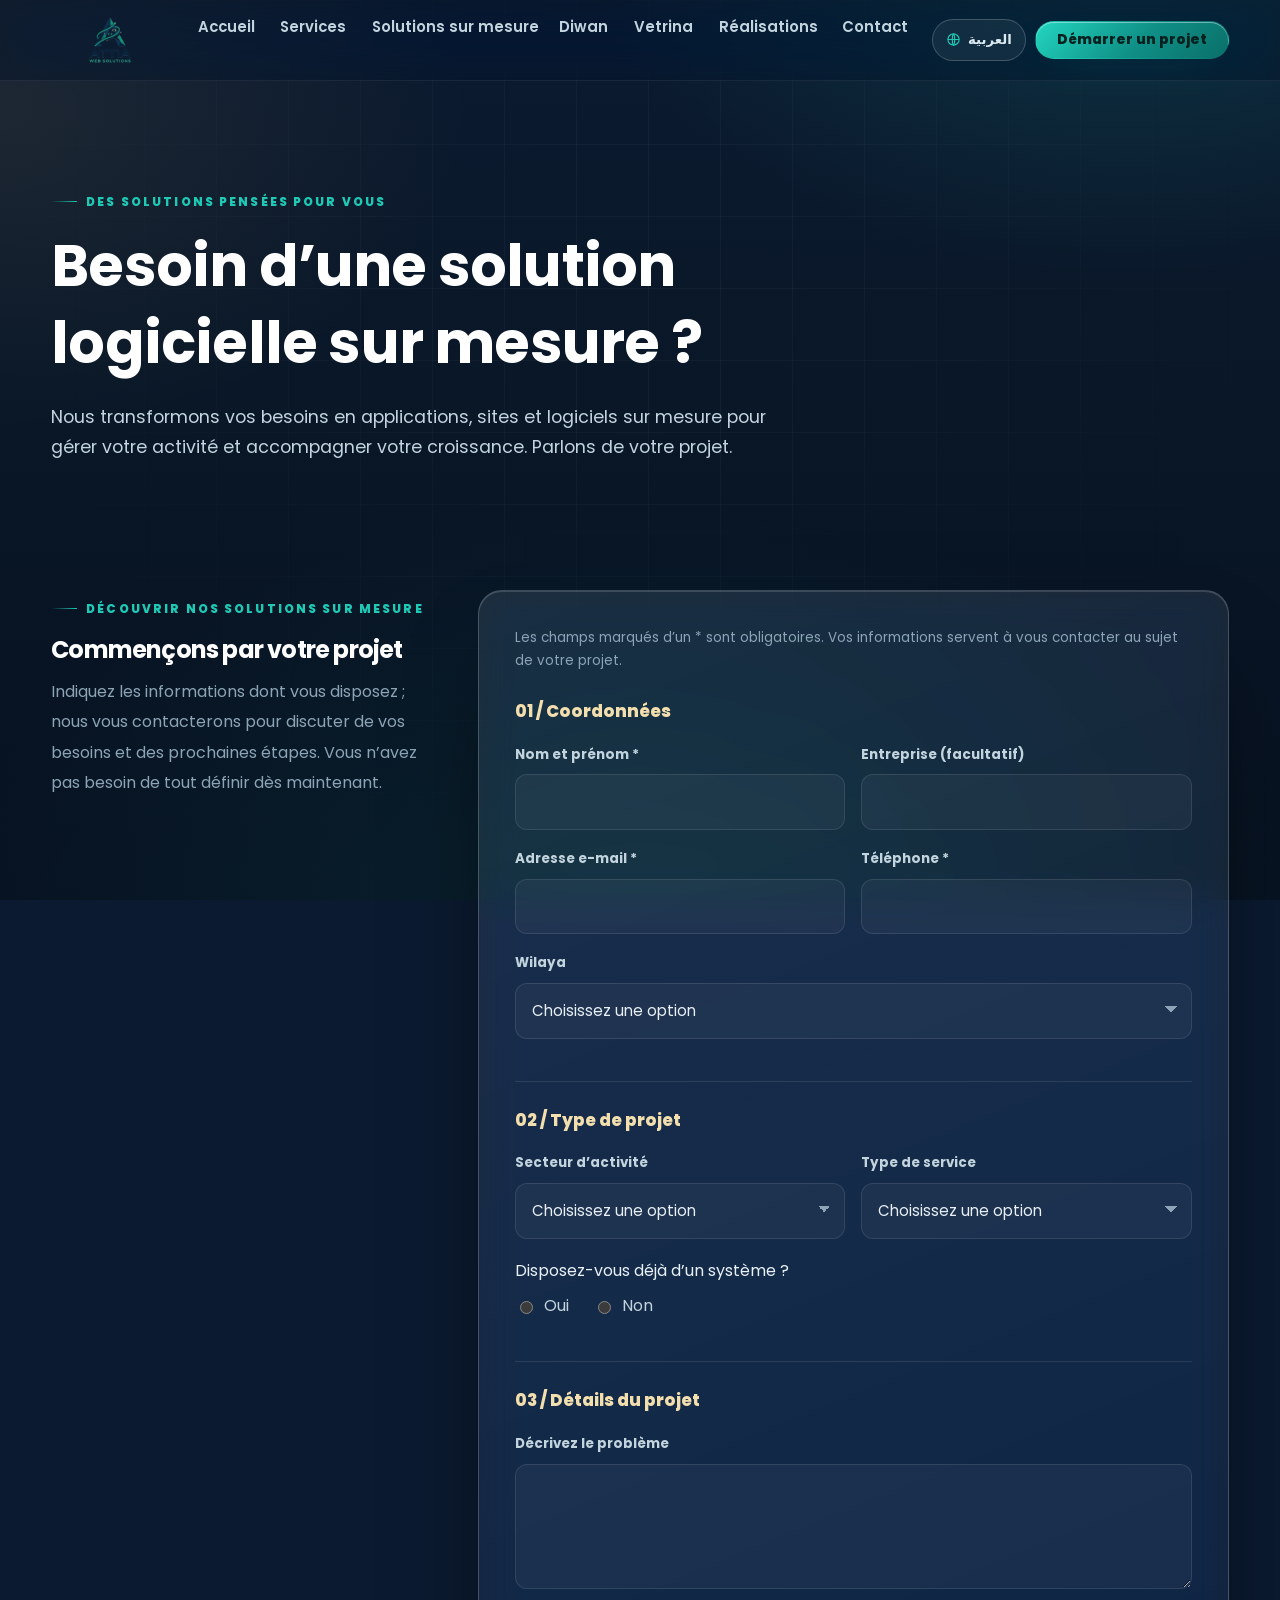
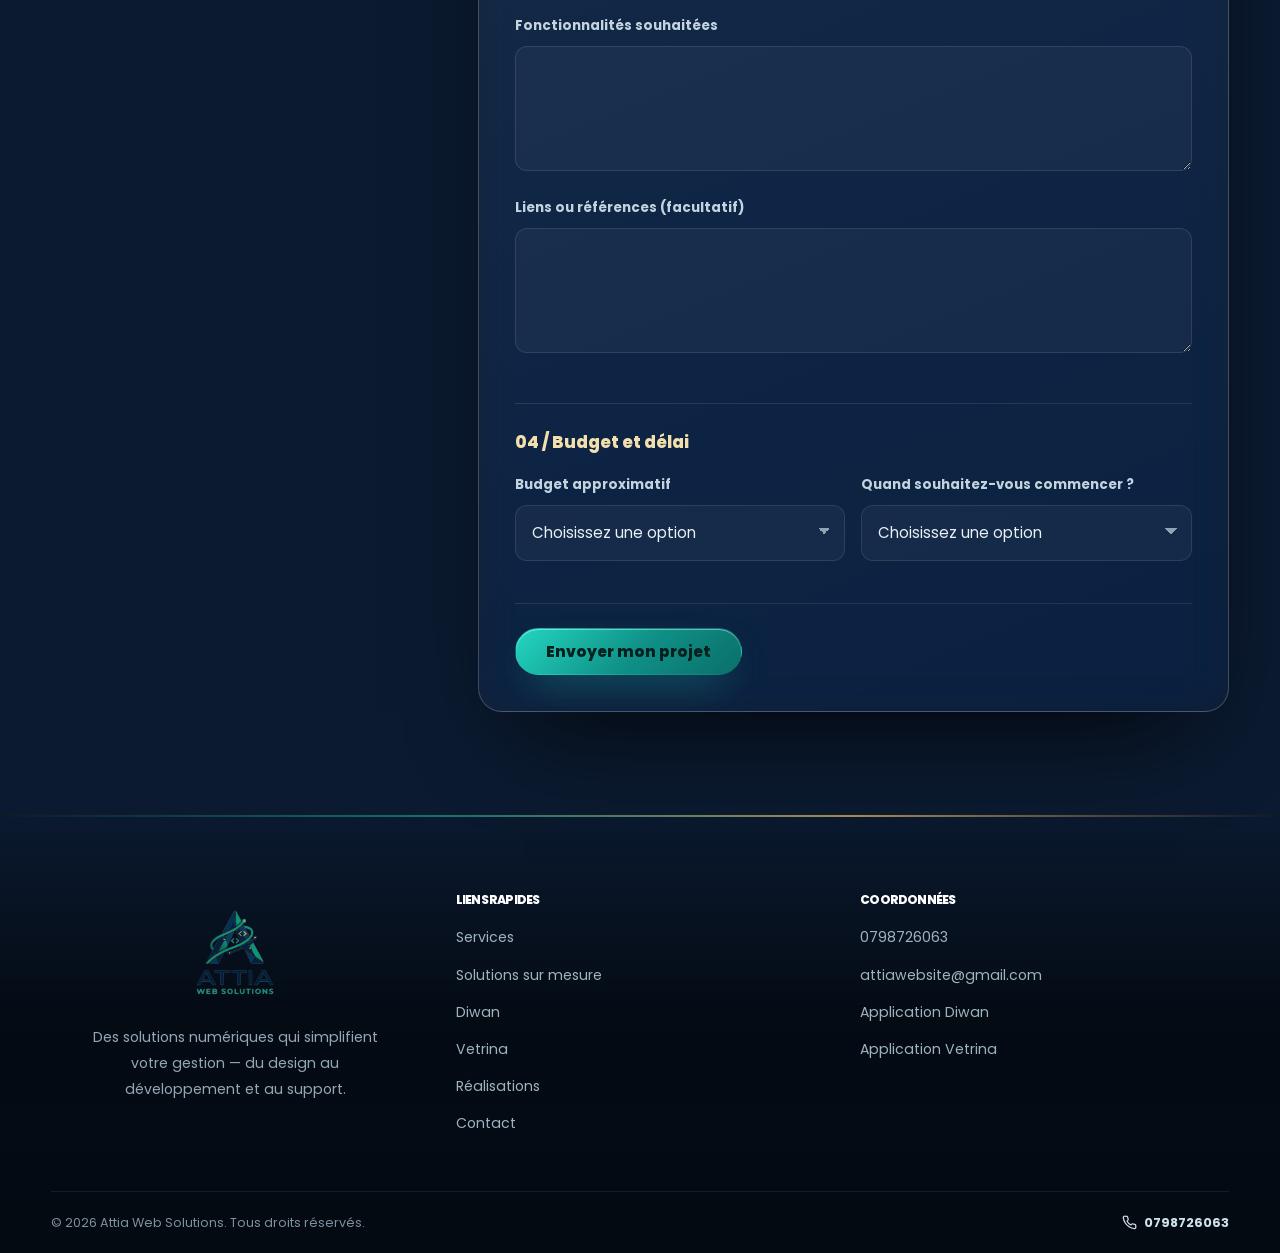
==== commit b0d1152f: "Fix transparent logos and footer layout Co-authored-by: arena-agent <297053741+arena-agent@users.nor" ====
--- a/custom-services-fr.html
+++ b/custom-services-fr.html
@@ -18,7 +18,7 @@
 <header class="site-header" id="siteHeader">
   <div class="container nav">
     <a class="brand" href="./fr.html#top" aria-label="Attia Web Solutions">
-      <span class="logo-chip"><img src="./logo.png" alt="Attia Web Solutions" width="300" height="193"></span>
+      <span class="logo-chip"><img src="./assets/attia-logo.png" alt="Attia Web Solutions" width="1408" height="768"></span>
     </a>
 
     <nav aria-label="Navigation">
@@ -172,7 +172,7 @@
     </div>
     <div class="footer-bottom">
       <span data-i18n="footer.rights">© 2026 Attia Web Solutions. Tous droits réservés.</span>
-      <a class="phone" href="tel:+213798726063" dir="ltr">
+      <a class="footer-phone" href="tel:+213798726063" dir="ltr">
         <svg width="15" height="15" viewBox="0 0 24 24" fill="none" stroke="currentColor" stroke-width="2" stroke-linecap="round" stroke-linejoin="round" aria-hidden="true"><path d="M22 16.9v3a2 2 0 0 1-2.2 2 19.8 19.8 0 0 1-8.6-3.1 19.5 19.5 0 0 1-6-6A19.8 19.8 0 0 1 2.1 4.2 2 2 0 0 1 4.1 2h3a2 2 0 0 1 2 1.7c.1 1 .4 1.9.7 2.8a2 2 0 0 1-.5 2.1L8.1 9.9a16 16 0 0 0 6 6l1.3-1.3a2 2 0 0 1 2.1-.4c.9.3 1.8.6 2.8.7a2 2 0 0 1 1.7 2Z"></path></svg>
         0798726063
       </a>
--- a/assets/site.css
+++ b/assets/site.css
@@ -22,12 +22,11 @@
 .nav{display:flex;align-items:center;justify-content:space-between;gap:16px;height:var(--nav-h);}
 .brand{display:flex;align-items:center;flex:none;}
 .logo-chip{
-  display:inline-flex;align-items:center;background:#fff;border-radius:13px;padding:7px 12px;
-  box-shadow:0 12px 26px -18px rgba(0,0,0,.95);
-  transition:box-shadow .3s ease,transform .35s var(--ease);
-}
-.logo-chip img{height:36px;width:auto;object-fit:contain;}
-.brand:hover .logo-chip{transform:translateY(-1px);box-shadow:0 16px 30px -14px rgba(30,202,182,.65);}
+  display:inline-flex;align-items:center;justify-content:center;
+  background:transparent;transition:transform .35s var(--ease);
+}
+.logo-chip img{height:64px;width:auto;object-fit:contain;}
+.brand:hover .logo-chip{transform:translateY(-1px);}
 
 .nav-links{display:flex;align-items:center;gap:4px;}
 .nav-links a{
@@ -553,10 +552,12 @@
   background:linear-gradient(90deg,transparent,var(--teal),var(--gold),transparent);
   opacity:.75;
 }
-.footer-grid{display:grid;grid-template-columns:1.4fr 1fr 1fr;gap:36px;padding-bottom:44px;}
-.footer-brand .footer-logo{display:inline-flex;align-items:center;justify-content:center;margin-bottom:12px;}
+.footer-grid{display:grid;grid-template-columns:repeat(3,minmax(0,1fr));gap:36px;padding-bottom:44px;align-items:start;}
+.footer-brand{display:flex;flex-direction:column;align-items:center;text-align:center;min-width:0;}
+.footer-brand .footer-logo{display:flex;align-items:center;justify-content:center;margin-bottom:12px;}
 .footer-brand .footer-logo img{width:220px;max-width:100%;height:auto;object-fit:contain;}
 .footer-brand p{font-size:.88rem;color:#93a8b4;max-width:34ch;line-height:1.85;}
+.footer-col{min-width:0;}
 .footer-col h4{font-size:.76rem;letter-spacing:.14em;text-transform:uppercase;color:#fff;margin-bottom:16px;font-weight:800;}
 .footer-col li{margin-bottom:10px;}
 .footer-col a,.footer-col span{font-size:.88rem;color:#9fb3bf;transition:color .2s ease;}
@@ -568,15 +569,15 @@
   display:flex;flex-wrap:wrap;gap:10px;align-items:center;justify-content:space-between;
   font-size:.79rem;color:#7d919d;
 }
-.footer-bottom .phone{display:inline-flex;align-items:center;gap:7px;color:#cfe0e7;font-weight:700;}
-.footer-bottom .phone:hover{color:var(--teal-light);}
+.footer-bottom .footer-phone{display:inline-flex;align-items:center;gap:7px;color:#cfe0e7;font-weight:700;}
+.footer-bottom .footer-phone:hover{color:var(--teal-light);}
 
 /* ---------- Responsive ---------- */
 @media (min-width:1100px){
   .container{width:min(92%,1280px);}
   .hero-grid,.diwan-grid,.pc-top,.contact-wrap{grid-template-columns:repeat(2,minmax(0,1fr));}
   .cards{grid-template-columns:repeat(4,minmax(0,1fr));}
-  .footer-grid{grid-template-columns:1.4fr 1fr 1fr;}
+  .footer-grid{grid-template-columns:repeat(3,minmax(0,1fr));}
 }
 @media (max-width:1080px){
   .nav-cta{display:none;}
@@ -601,7 +602,7 @@
   .nav-links{display:none;}
   .menu-btn{display:flex;}
   .mobile-menu{display:block;}
-  .logo-chip img{height:32px;}
+  .logo-chip img{height:54px;}
 }
 @media (max-width:760px){
   .shot-grid{
@@ -629,6 +630,7 @@
   .phone-chip.c2{inset-inline-end:0;}
   .phone-chip.c3{inset-inline-start:2%;}
   .footer-grid{grid-template-columns:1fr;}
+  .footer-brand{grid-column:auto;}
   .footer-bottom{justify-content:flex-start;}
   .form-card{padding:22px 18px;}
   .portfolio-card{border-radius:22px;}
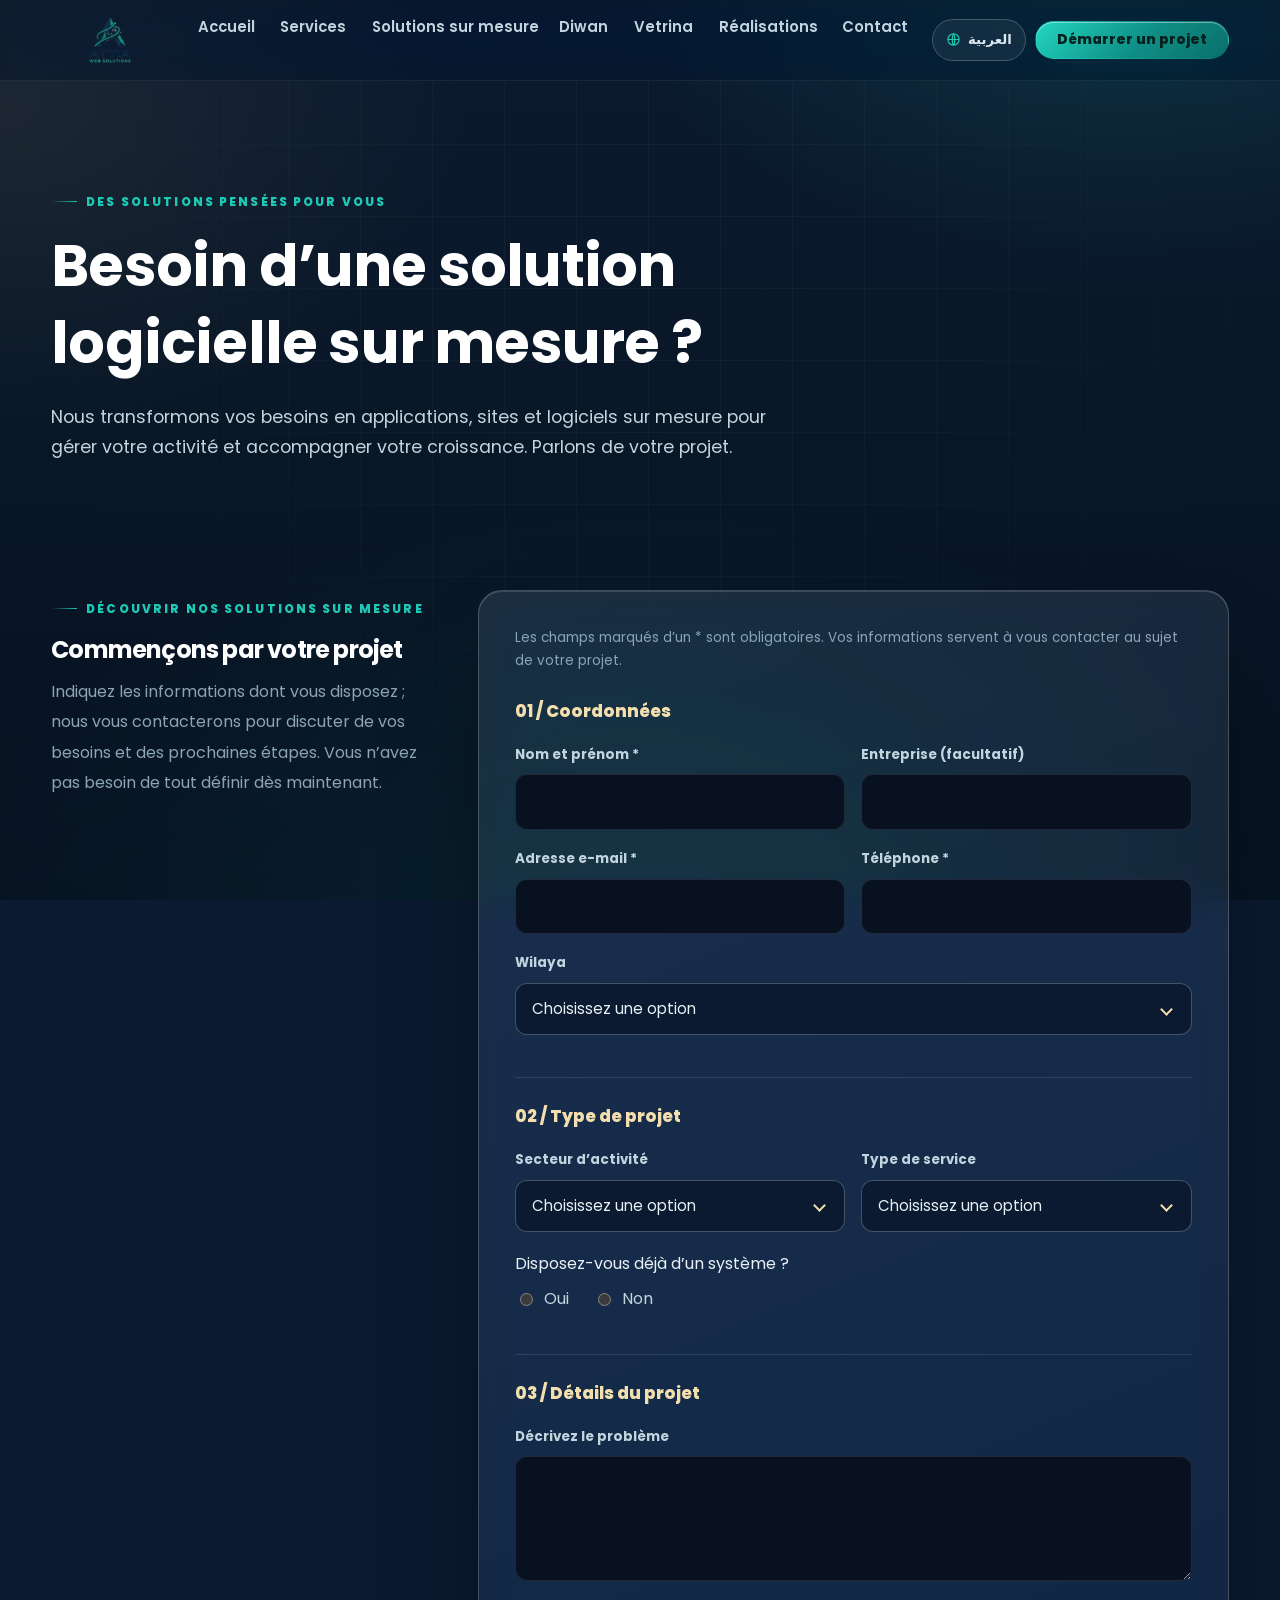
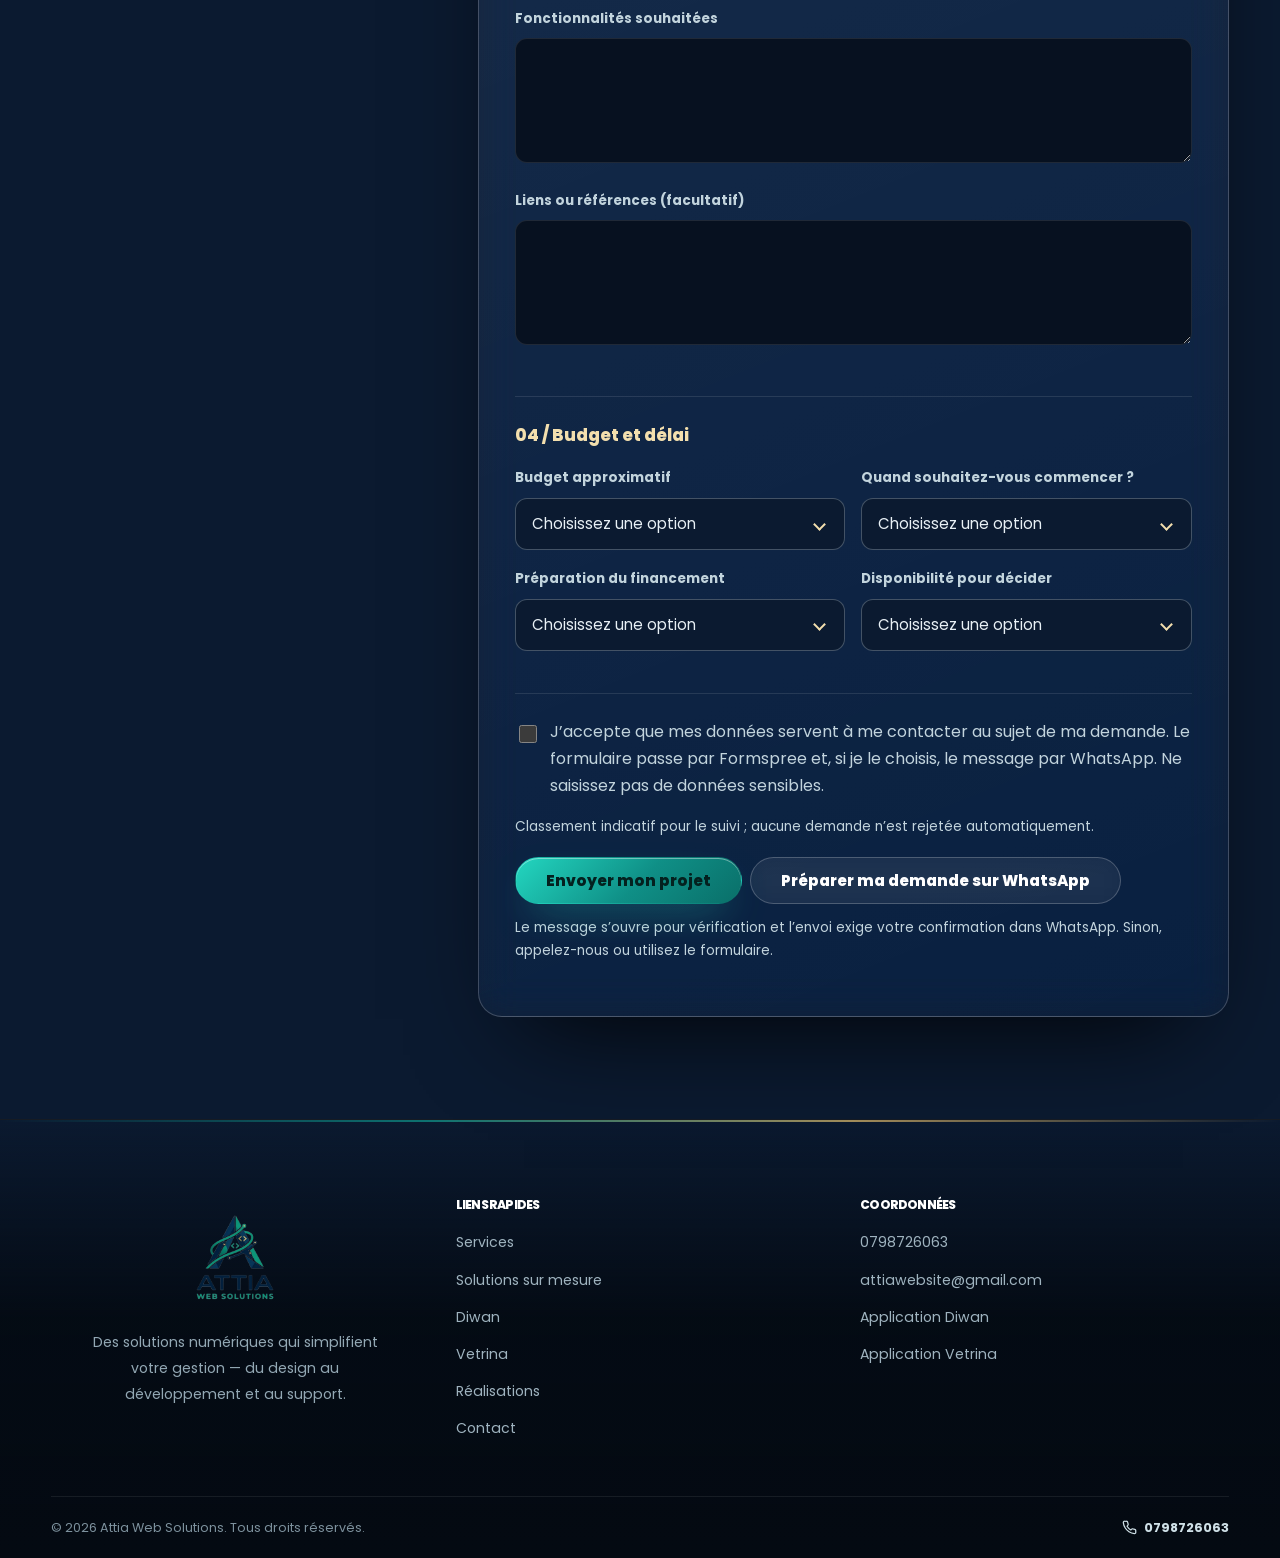
==== commit 168360dd: "Update bilingual site forms and navigation Co-authored-by: arena-agent <297053741+arena-agent@users." ====
--- a/custom-services-fr.html
+++ b/custom-services-fr.html
@@ -41,7 +41,7 @@
         <span id="langLabel">العربية</span>
       </a>
 
-      <a href="./fr.html#contact" class="btn btn-primary nav-cta" data-i18n="nav.cta">Démarrer un projet</a>
+      <a href="#briefForm" class="btn btn-primary nav-cta" data-i18n="nav.cta">Démarrer un projet</a>
 
       <button class="menu-btn" id="menuBtn" type="button" aria-expanded="false" aria-controls="mobileMenu" aria-label="Menu" data-i18n-aria="nav.menu">
         <span></span>
@@ -70,7 +70,7 @@
 <div class="honeypot" aria-hidden="true"><label for="brief-gotcha">Leave this field empty</label><input id="brief-gotcha" type="text" name="_gotcha" tabindex="-1" autocomplete="off"></div>
 <fieldset><legend data-i18n="custom.personal">01 / Coordonnées</legend>
 <div class="field-row"><div class="field"><label for="brief-name" data-i18n="custom.name">Nom et prénom *</label><input id="brief-name" name="name" type="text" autocomplete="name" required="" maxlength="120"></div><div class="field"><label for="brief-company" data-i18n="custom.company">Entreprise (facultatif)</label><input id="brief-company" name="company" type="text" autocomplete="organization" maxlength="120"></div></div>
-<div class="field-row"><div class="field"><label for="brief-email" data-i18n="custom.email">Adresse e-mail *</label><input id="brief-email" name="email" type="email" autocomplete="email" required="" maxlength="254"></div><div class="field"><label for="brief-phone" data-i18n="custom.phone">Téléphone *</label><input id="brief-phone" name="phone" type="tel" autocomplete="tel" required="" maxlength="30"></div></div>
+<div class="field-row"><div class="field"><label for="brief-email" data-i18n="custom.email">Adresse e-mail *</label><input id="brief-email" name="email" type="email" dir="ltr" autocomplete="email" required="" maxlength="254"></div><div class="field"><label for="brief-phone" data-i18n="custom.phone">Téléphone *</label><input id="brief-phone" name="phone" type="tel" dir="ltr" inputmode="tel" autocomplete="tel" required="" maxlength="30"></div></div>
 <div class="field"><label for="brief-wilaya" data-i18n="custom.wilaya">Wilaya</label><select id="brief-wilaya" name="wilaya"><option value="" data-i18n="custom.choose">Choisissez une option</option><option value="01 - أدرار / Adrar">01 — أدرار / Adrar</option>
 <option value="02 - الشلف / Chlef">02 — الشلف / Chlef</option>
 <option value="03 - الأغواط / Laghouat">03 — الأغواط / Laghouat</option>
@@ -131,16 +131,19 @@
 <option value="58 - المنيعة / El Meniaa">58 — المنيعة / El Meniaa</option></select></div></fieldset>
 <fieldset><legend data-i18n="custom.type">02 / Type de projet</legend>
 <div class="field-row"><div class="field"><label for="brief-industry" data-i18n="custom.industry">Secteur d’activité</label><select id="brief-industry" name="industry"><option value="" data-i18n="custom.choose">Choisissez une option</option><option value="Legal" data-i18n="custom.legal">Juridique</option><option value="Commerce" data-i18n="custom.commercial">Commerce</option><option value="Medical" data-i18n="custom.medical">Médical</option><option value="Education" data-i18n="custom.education">Éducation</option><option value="Restaurants" data-i18n="custom.restaurants">Restauration</option><option value="Other" data-i18n="custom.other">Autre</option></select></div>
-<div class="field"><label for="brief-service" data-i18n="custom.service">Type de service</label><select id="brief-service" name="service"><option value="" data-i18n="custom.choose">Choisissez une option</option><option value="Web application" data-i18n="custom.webapp">Application web</option><option value="Mobile application" data-i18n="custom.mobile">Application mobile</option><option value="Online store" data-i18n="custom.store">Boutique en ligne</option><option value="Management system" data-i18n="custom.management">Logiciel de gestion</option><option value="Other" data-i18n="custom.other">Autre</option></select></div></div>
+<div class="field"><label for="brief-service" data-i18n="custom.service">Type de service</label><select id="brief-service" name="service"><option value="" data-i18n="custom.choose">Choisissez une option</option><option value="Website" data-i18n="custom.website">Site web</option><option value="Web application" data-i18n="custom.webapp">Application web</option><option value="Mobile application" data-i18n="custom.mobile">Application mobile</option><option value="Online store" data-i18n="custom.store">Boutique en ligne</option><option value="Management system" data-i18n="custom.management">Logiciel de gestion</option><option value="Other" data-i18n="custom.other">Autre</option></select></div></div>
 <div><span id="brief-current-label" data-i18n="custom.current">Disposez-vous déjà d’un système ?</span><div class="brief-radio" role="group" aria-labelledby="brief-current-label"><label><input type="radio" name="existing_system" value="Yes"> <span data-i18n="custom.yes">Oui</span></label><label><input type="radio" name="existing_system" value="No"> <span data-i18n="custom.no">Non</span></label></div></div></fieldset>
 <fieldset><legend data-i18n="custom.details">03 / Détails du projet</legend>
 <div class="field"><label for="brief-problem" data-i18n="custom.problem">Décrivez le problème</label><textarea id="brief-problem" name="problem" maxlength="5000"></textarea></div>
 <div class="field"><label for="brief-features" data-i18n="custom.features">Fonctionnalités souhaitées</label><textarea id="brief-features" name="features" maxlength="5000"></textarea></div>
 <div class="field"><label for="brief-references" data-i18n="custom.references">Liens ou références (facultatif)</label><textarea id="brief-references" name="references" maxlength="2000" rows="3"></textarea></div></fieldset>
 <fieldset><legend data-i18n="custom.money">04 / Budget et délai</legend><div class="field-row">
-<div class="field"><label for="brief-budget" data-i18n="custom.budget">Budget approximatif</label><select id="brief-budget" name="budget"><option value="" data-i18n="custom.choose">Choisissez une option</option><option value="Under 50,000 DZD" data-i18n="custom.low">Moins de 50 000 DA</option><option value="50,000 - 100,000 DZD" data-i18n="custom.mid">De 50 000 à 100 000 DA</option><option value="Over 100,000 DZD" data-i18n="custom.high">Plus de 100 000 DA</option><option value="Consultation" data-i18n="custom.consult">Je souhaite être conseillé</option></select></div>
-<div class="field"><label for="brief-start" data-i18n="custom.start">Quand souhaitez-vous commencer ?</label><select id="brief-start" name="start_time"><option value="" data-i18n="custom.choose">Choisissez une option</option><option value="Immediately" data-i18n="custom.now">Immédiatement</option><option value="Within one month" data-i18n="custom.month">Dans un mois</option><option value="Within three months" data-i18n="custom.three">Dans les 3 mois</option></select></div></div></fieldset>
-<button class="btn btn-primary" type="submit" id="briefSubmit"><span data-i18n="custom.submit">Envoyer mon projet</span></button><p class="form-status" id="briefStatus" role="status" aria-live="polite"></p>
+<div class="field"><label for="brief-budget" data-i18n="custom.budget">Budget approximatif</label><select id="brief-budget" name="budget"><option value="" data-i18n="custom.choose">Choisissez une option</option><option value="Not yet defined" data-i18n="custom.undecided">Budget non défini</option><option value="Under 50,000 DZD" data-i18n="custom.low">Moins de 50 000 DA</option><option value="50,000 - 100,000 DZD" data-i18n="custom.mid">De 50 000 à 100 000 DA</option><option value="Over 100,000 DZD" data-i18n="custom.high">Plus de 100 000 DA</option><option value="Consultation" data-i18n="custom.consult">Je souhaite être conseillé</option></select></div>
+<div class="field"><label for="brief-start" data-i18n="custom.start">Quand souhaitez-vous commencer ?</label><select id="brief-start" name="start_time"><option value="" data-i18n="custom.choose">Choisissez une option</option><option value="Immediately" data-i18n="custom.now">Immédiatement</option><option value="Within one month" data-i18n="custom.month">Dans un mois</option><option value="Within three months" data-i18n="custom.three">Dans les 3 mois</option></select></div></div><div class="field-row"><div class="field"><label for="brief-funding" data-i18n="custom.funding">Préparation du financement</label><select id="brief-funding" name="funding"><option value="">Choisissez une option</option><option value="Ready" data-i18n="custom.ready">Prêt</option><option value="Discuss" data-i18n="custom.discuss">À discuter</option><option value="Later" data-i18n="custom.later">Plus tard</option></select></div><div class="field"><label for="brief-decision" data-i18n="custom.decision">Disponibilité pour décider</label><select id="brief-decision" name="decision"><option value="">Choisissez une option</option><option value="Ready" data-i18n="custom.ready">Prêt</option><option value="Discuss" data-i18n="custom.discuss">À discuter</option><option value="Later" data-i18n="custom.later">Plus tard</option></select></div></div></fieldset>
+<label class="consent-label"><input type="checkbox" name="consent" value="yes" required> <span data-i18n="custom.consent">J’accepte que mes données servent à me contacter au sujet de ma demande. Le formulaire passe par Formspree et, si je le choisis, le message par WhatsApp. Ne saisissez pas de données sensibles.</span></label>
+<input type="hidden" name="follow_up_category" value="Needs clarification">
+<p class="brief-note" data-i18n="custom.priority.note">Classement indicatif pour le suivi ; aucune demande n’est rejetée automatiquement.</p>
+<button class="btn btn-primary" type="submit" id="briefSubmit"><span data-i18n="custom.submit">Envoyer mon projet</span></button><button class="btn btn-ghost brief-whatsapp" type="button" id="briefWhatsApp" hidden data-i18n="custom.whatsapp">Préparer ma demande sur WhatsApp</button><p class="brief-note" data-i18n="custom.whatsapp.note">Le message s’ouvre pour vérification et l’envoi exige votre confirmation dans WhatsApp. Sinon, appelez-nous ou utilisez le formulaire.</p><p class="form-status" id="briefStatus" role="status" aria-live="polite"></p>
 </form></div></section></main>
 <footer class="site-footer">
   <div class="container">
@@ -150,7 +153,7 @@
         <p data-i18n="footer.tagline">Des solutions numériques qui simplifient votre gestion — du design au développement et au support.</p>
       </div>
       <div class="footer-col">
-        <h4 data-i18n="footer.links">Liens rapides</h4>
+        <h2 data-i18n="footer.links">Liens rapides</h2>
         <ul>
           <li><a href="./fr.html#services" data-i18n="nav.services">Services</a></li>
           <li><a href="./custom-services-fr.html" data-i18n="nav.custom">Solutions sur mesure</a></li>
@@ -161,7 +164,7 @@
         </ul>
       </div>
       <div class="footer-col">
-        <h4 data-i18n="footer.contactTitle">Coordonnées</h4>
+        <h2 data-i18n="footer.contactTitle">Coordonnées</h2>
         <ul>
           <li><a href="tel:+213798726063" dir="ltr">0798726063</a></li>
           <li><a href="mailto:attiawebsite@gmail.com" dir="ltr">attiawebsite@gmail.com</a></li>
--- a/assets/base.css
+++ b/assets/base.css
@@ -160,11 +160,17 @@
 .pill.gold{background:rgba(216,181,106,.14);border-color:rgba(216,181,106,.38);color:var(--gold-light);}
 
 /* ---------- Form fields ---------- */
+input:not([type="radio"]):not([type="checkbox"]):not([type="hidden"]), select, textarea{
+  color:var(--text);background-color:var(--navy-deep);border:1px solid var(--line);
+  color-scheme:dark;transition:background-color .25s ease,border-color .25s ease,box-shadow .25s ease;
+}
+select option,select optgroup{background-color:#0b1a30;color:#e9f1f6;}
+input[type="radio"],input[type="checkbox"]{accent-color:var(--teal-light);}
 .field{margin-bottom:18px;}
 .field label{display:block;font-size:.84rem;font-weight:700;margin-bottom:8px;color:var(--text-soft);}
 .field input,.field select,.field textarea{
   width:100%;padding:14px 16px;border-radius:12px;
-  border:1px solid var(--line);background:rgba(255,255,255,.04);
+  border:1px solid var(--line);background-color:var(--navy-deep);
   font:inherit;font-size:.94rem;color:var(--text);
   transition:border-color .25s ease,box-shadow .25s ease,background-color .25s ease;
 }
@@ -173,7 +179,7 @@
   background-position:calc(100% - 20px) 22px,calc(100% - 14px) 22px;background-size:6px 6px,6px 6px;background-repeat:no-repeat;}
 html[dir="rtl"] .field select{background-position:20px 22px,14px 22px;}
 .field input:focus,.field select:focus,.field textarea:focus{
-  outline:none;border-color:rgba(30,202,182,.65);background:rgba(255,255,255,.07);
+  outline:none;border-color:rgba(30,202,182,.65);background-color:var(--navy-soft);
   box-shadow:0 0 0 4px rgba(30,202,182,.14);
 }
 .field input::placeholder,.field textarea::placeholder{color:rgba(197,214,224,.42);}
@@ -222,3 +228,5 @@
   *,*::before,*::after{animation-duration:.001ms!important;animation-iteration-count:1!important;transition-duration:.001ms!important;}
   [data-aos]{opacity:1!important;transform:none!important;}
 }
+/* Telephone and email values remain legible in RTL forms. */
+html[dir="rtl"] .field input[dir="ltr"]{text-align:left;}
--- a/assets/site.css
+++ b/assets/site.css
@@ -300,6 +300,11 @@
 .dfeature h4{font-size:.92rem;font-weight:800;color:#fff;margin-bottom:3px;line-height:1.5;}
 .dfeature p{font-size:.78rem;color:var(--muted);line-height:1.7;}
 
+.diwan-preview-logo{width:180px;max-width:100%;flex:none;display:grid;place-items:center;}
+.diwan-preview-logo img{width:100%;height:auto;object-fit:contain;}
+.diwan-preview-copy{min-width:0;max-width:900px;}
+.diwan-tags{display:flex;flex-wrap:wrap;gap:8px;margin:20px 0 24px;}
+.diwan-tags li{padding:5px 12px;border:1px solid rgba(216,181,106,.35);border-radius:999px;background:rgba(216,181,106,.08);color:var(--gold-light);font-size:.78rem;font-weight:700;}
 .diwan-cta{display:flex;flex-wrap:wrap;gap:12px;align-items:center;}
 .diwan-note{display:flex;align-items:center;gap:7px;font-size:.76rem;color:#93aab8;margin-top:16px;}
 .diwan-note svg{width:14px;height:14px;color:var(--teal-light);flex:none;}
@@ -558,7 +563,7 @@
 .footer-brand .footer-logo img{width:220px;max-width:100%;height:auto;object-fit:contain;}
 .footer-brand p{font-size:.88rem;color:#93a8b4;max-width:34ch;line-height:1.85;}
 .footer-col{min-width:0;}
-.footer-col h4{font-size:.76rem;letter-spacing:.14em;text-transform:uppercase;color:#fff;margin-bottom:16px;font-weight:800;}
+.footer-col h2{font-size:.76rem;letter-spacing:.14em;text-transform:uppercase;color:#fff;margin-bottom:16px;font-weight:800;}
 .footer-col li{margin-bottom:10px;}
 .footer-col a,.footer-col span{font-size:.88rem;color:#9fb3bf;transition:color .2s ease;}
 .footer-col a:hover{color:var(--teal-light);}
@@ -630,6 +635,8 @@
   .phone-chip.c2{inset-inline-end:0;}
   .phone-chip.c3{inset-inline-start:2%;}
   .footer-grid{grid-template-columns:1fr;}
+  .diwan-preview-logo{width:120px;}
+  .diwan-preview .diwan-cta .btn{width:100%;}
   .footer-brand{grid-column:auto;}
   .footer-bottom{justify-content:flex-start;}
   .form-card{padding:22px 18px;}
@@ -641,3 +648,24 @@
   .admin-btn span{display:none;}
   .admin-btn{padding:10px;border-radius:12px;}
 }
+
+/* Light content section balances the dark product and contact surfaces. */
+.services{background:#f4f8f7;color:#102c3e;}
+.services .section-title{background:none;color:#102c3e;}
+.services .section-sub,.services .card p{color:#405968;}
+.services .eyebrow{color:#08736e;}
+.services .card{background:#fff;border-color:#d7e3e1;box-shadow:0 16px 35px -28px rgba(7,35,45,.55);backdrop-filter:none;}
+.services .card h3{color:#102c3e;}
+.services .card-index{color:#617b83;}
+.services .card-icon,.services .card:nth-child(2) .card-icon,.services .card:nth-child(4) .card-icon{color:#08736e;background:#e3f3ef;border-color:#c3dfd9;}
+.services .card-icon svg{animation:none;}
+.custom-link-row{margin-top:32px;}
+.path-links{display:flex;flex-wrap:wrap;gap:10px;margin:-10px 0 28px;}
+.path-links a{display:inline-flex;align-items:center;min-height:44px;padding:8px 14px;border:1px solid rgba(194,212,221,.32);border-radius:12px;color:#e9f1f6;font-size:.86rem;font-weight:700;}
+.path-links a:hover{border-color:#1ecab6;background:rgba(30,202,182,.1);}
+.hero .orb,.hero-visual::before,.float-badge,.hero-badge .dot,.float-badge .pulse{animation:none;}
+html[dir="rtl"] .btn-arrow{transform:scaleX(-1);}
+@media(max-width:600px){.path-links a{flex:1 1 100%;justify-content:center;}}
+
+.contact-consent{display:flex;align-items:flex-start;gap:10px;color:var(--text-soft);font-size:.85rem;line-height:1.7;margin:0 0 18px;cursor:pointer;}
+.contact-consent input{flex:none;width:18px;height:18px;margin-top:.3em;}
--- a/assets/custom-services.css
+++ b/assets/custom-services.css
@@ -16,3 +16,96 @@
 .brief-form .required-note{color:var(--muted);font-size:.84rem;margin-bottom:24px;}
 .custom-link-row{margin-top:32px;}
 @media(max-width:850px){.custom-layout{grid-template-columns:1fr;}.custom-aside{position:static;}.custom-hero{padding-top:50px;}}
+.consent-label{display:flex;align-items:flex-start;gap:10px;color:var(--text-soft);margin:0 0 16px;line-height:1.7;cursor:pointer;}
+.consent-label input{flex:none;margin-top:.5em;width:18px;height:18px;}
+.brief-note{font-size:.85rem;line-height:1.7;color:var(--text-soft);margin:12px 0 18px;}
+.brief-whatsapp{margin-inline-start:8px;}
+@media(max-width:600px){.brief-whatsapp{margin:12px 0 0;}}
+
+.brief-whatsapp[hidden]{display:none;}
+
+/* Native selects remain functional when custom picker styling is unavailable. */
+.brief-form .field select{
+  min-height:52px;
+  padding-inline:16px 42px;
+  border-color:rgba(194,212,221,.3);
+  background-color:#0b1a30;
+  cursor:pointer;
+}
+.brief-form .field select:hover{border-color:rgba(30,202,182,.65);}
+.brief-form .field select:focus-visible{outline:2px solid var(--teal-light);outline-offset:3px;}
+
+/* Enhance native pickers only where the browser supports this API. */
+@supports (appearance:base-select) and selector(::picker(select)){
+  .brief-form .field select,
+  .brief-form .field select::picker(select){appearance:base-select;}
+  .brief-form .field select{background-image:none;gap:12px;}
+  .brief-form .field select::picker-icon{color:var(--gold-light);transition:transform .2s ease;}
+  .brief-form .field select:open::picker-icon{transform:rotate(180deg);}
+  .brief-form .field select::picker(select){
+    margin-block-start:6px;
+    max-block-size:min(19rem,50vh);
+    overflow:auto;
+    color:var(--text);
+    background:#0b1a30;
+    border:1px solid rgba(30,202,182,.32);
+    border-radius:14px;
+    box-shadow:0 20px 48px rgba(0,0,0,.38);
+    opacity:0;
+    transform:translateY(-6px);
+    transition:opacity .2s ease,transform .2s ease,display .2s allow-discrete,overlay .2s allow-discrete;
+  }
+  .brief-form .field select:open::picker(select){opacity:1;transform:translateY(0);}
+  .brief-form .field select option{padding:11px 14px;gap:10px;color:var(--text);background:#0b1a30;}
+  .brief-form .field select option:hover,
+  .brief-form .field select option:focus{background:#173b49;color:#fff;}
+  .brief-form .field select option:checked{color:#a9f3e8;background:#123b40;}
+  .brief-form .field select option::checkmark{color:var(--gold-light);}
+  @starting-style{
+    .brief-form .field select:open::picker(select){opacity:0;transform:translateY(-6px);}
+  }
+}
+@media (prefers-reduced-motion:reduce){
+  .brief-form .field select::picker-icon,
+  .brief-form .field select::picker(select){transition:none;}
+}
+
+/* Progressive enhancement: keep the original select in the form for values and validation. */
+.brief-form .field select.brief-select-source{
+  position:absolute!important;inline-size:1px!important;block-size:1px!important;min-height:0!important;
+  padding:0!important;margin:-1px!important;border:0!important;overflow:hidden!important;
+  clip:rect(0,0,0,0)!important;clip-path:inset(50%)!important;white-space:nowrap!important;
+  pointer-events:none;
+}
+.brief-select-trigger{
+  display:flex;align-items:center;justify-content:space-between;gap:12px;
+  width:100%;min-height:52px;padding:12px 16px;border:1px solid rgba(194,212,221,.3);
+  border-radius:12px;background:#0b1a30;color:#e9f1f6;text-align:start;font:inherit;font-size:.94rem;
+  transition:border-color .2s ease,box-shadow .2s ease,background-color .2s ease;
+}
+.brief-select-trigger:hover,.brief-select-trigger[aria-expanded="true"]{border-color:#1ecab6;background:#102b3e;}
+.brief-select-trigger:focus-visible{outline:2px solid #1ecab6;outline-offset:3px;}
+.brief-select-trigger[aria-invalid="true"]{border-color:#ffbdbd;}
+.brief-select-trigger:disabled{opacity:.6;cursor:not-allowed;}
+.brief-select-value{min-width:0;overflow-wrap:anywhere;}
+.brief-select-arrow{flex:none;width:9px;height:9px;border-inline-end:2px solid #f3dfae;border-block-end:2px solid #f3dfae;transform:rotate(45deg);margin-inline:4px;transition:transform .2s ease;}
+.brief-select-trigger[aria-expanded="true"] .brief-select-arrow{transform:rotate(225deg);}
+.brief-select-list{
+  position:fixed;z-index:1000;overflow-y:auto;overscroll-behavior:contain;
+  border:1px solid rgba(30,202,182,.55);border-radius:14px;background:#0b1a30;color:#e9f1f6;
+  box-shadow:0 18px 42px rgba(0,0,0,.4);padding:6px;
+  opacity:0;visibility:hidden;pointer-events:none;transform:translateY(-7px);
+  transition:opacity .18s ease,transform .18s ease,visibility 0s linear .18s;
+  scrollbar-width:thin;scrollbar-color:#638f92 #0b1a30;
+}
+.brief-select-list.opens-up{transform:translateY(7px);}
+.brief-select-list.is-open{opacity:1;visibility:visible;pointer-events:auto;transform:translateY(0);transition-delay:0s;}
+.brief-select-option{position:relative;padding:11px 38px 11px 14px;border-radius:9px;min-height:44px;line-height:1.5;cursor:pointer;overflow-wrap:anywhere;}
+[dir="rtl"].brief-select-list .brief-select-option{padding:11px 14px 11px 38px;}
+.brief-select-option:hover,.brief-select-option.is-active{background:#173b49;color:#fff;}
+.brief-select-option[aria-selected="true"]{background:#123b40;color:#b2f6e9;font-weight:700;}
+.brief-select-option[aria-selected="true"]::after{content:"✓";position:absolute;inset-inline-end:14px;color:#f3dfae;}
+.brief-select-option[aria-disabled="true"]{opacity:.5;cursor:not-allowed;}
+.brief-select-error{display:block;color:#ffbdbd;margin-top:6px;font-size:.85rem;}
+.brief-select-error[hidden]{display:none;}
+@media(prefers-reduced-motion:reduce){.brief-select-list,.brief-select-arrow,.brief-select-trigger{transition:none;}}
